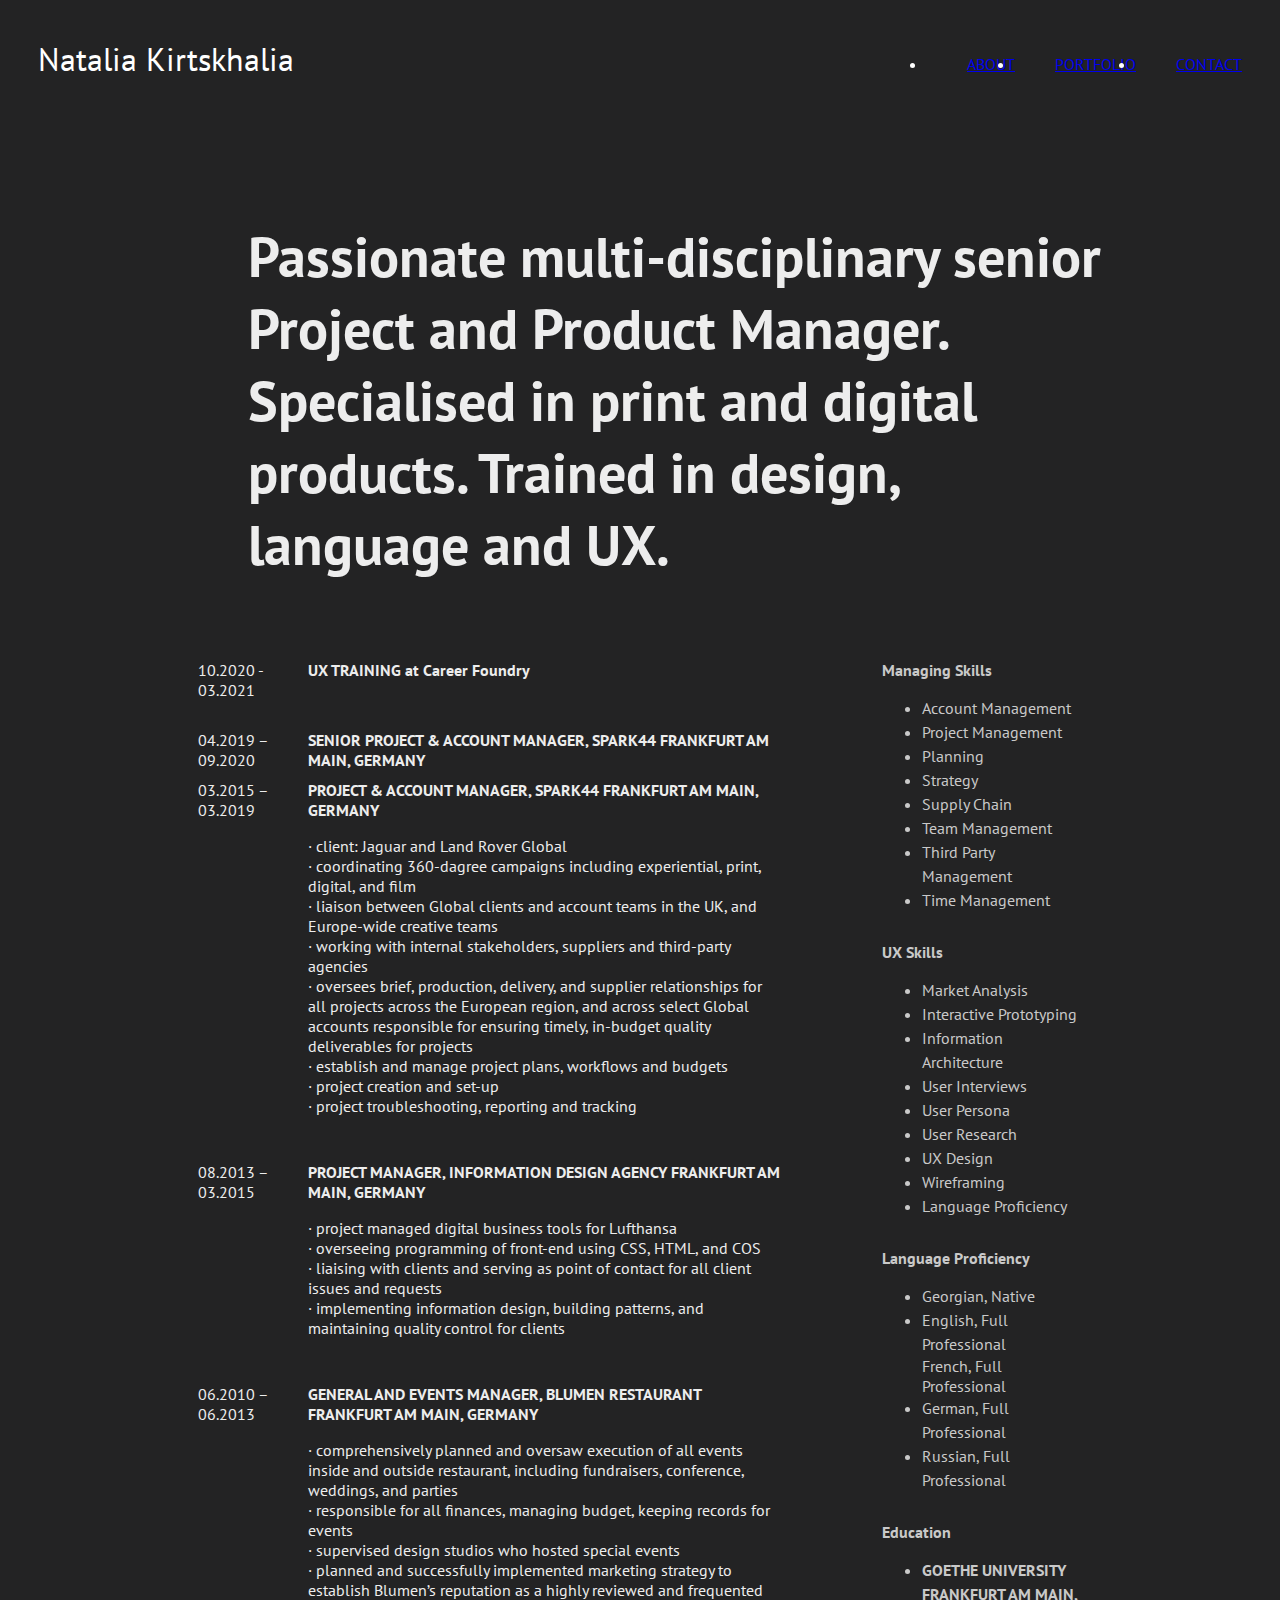
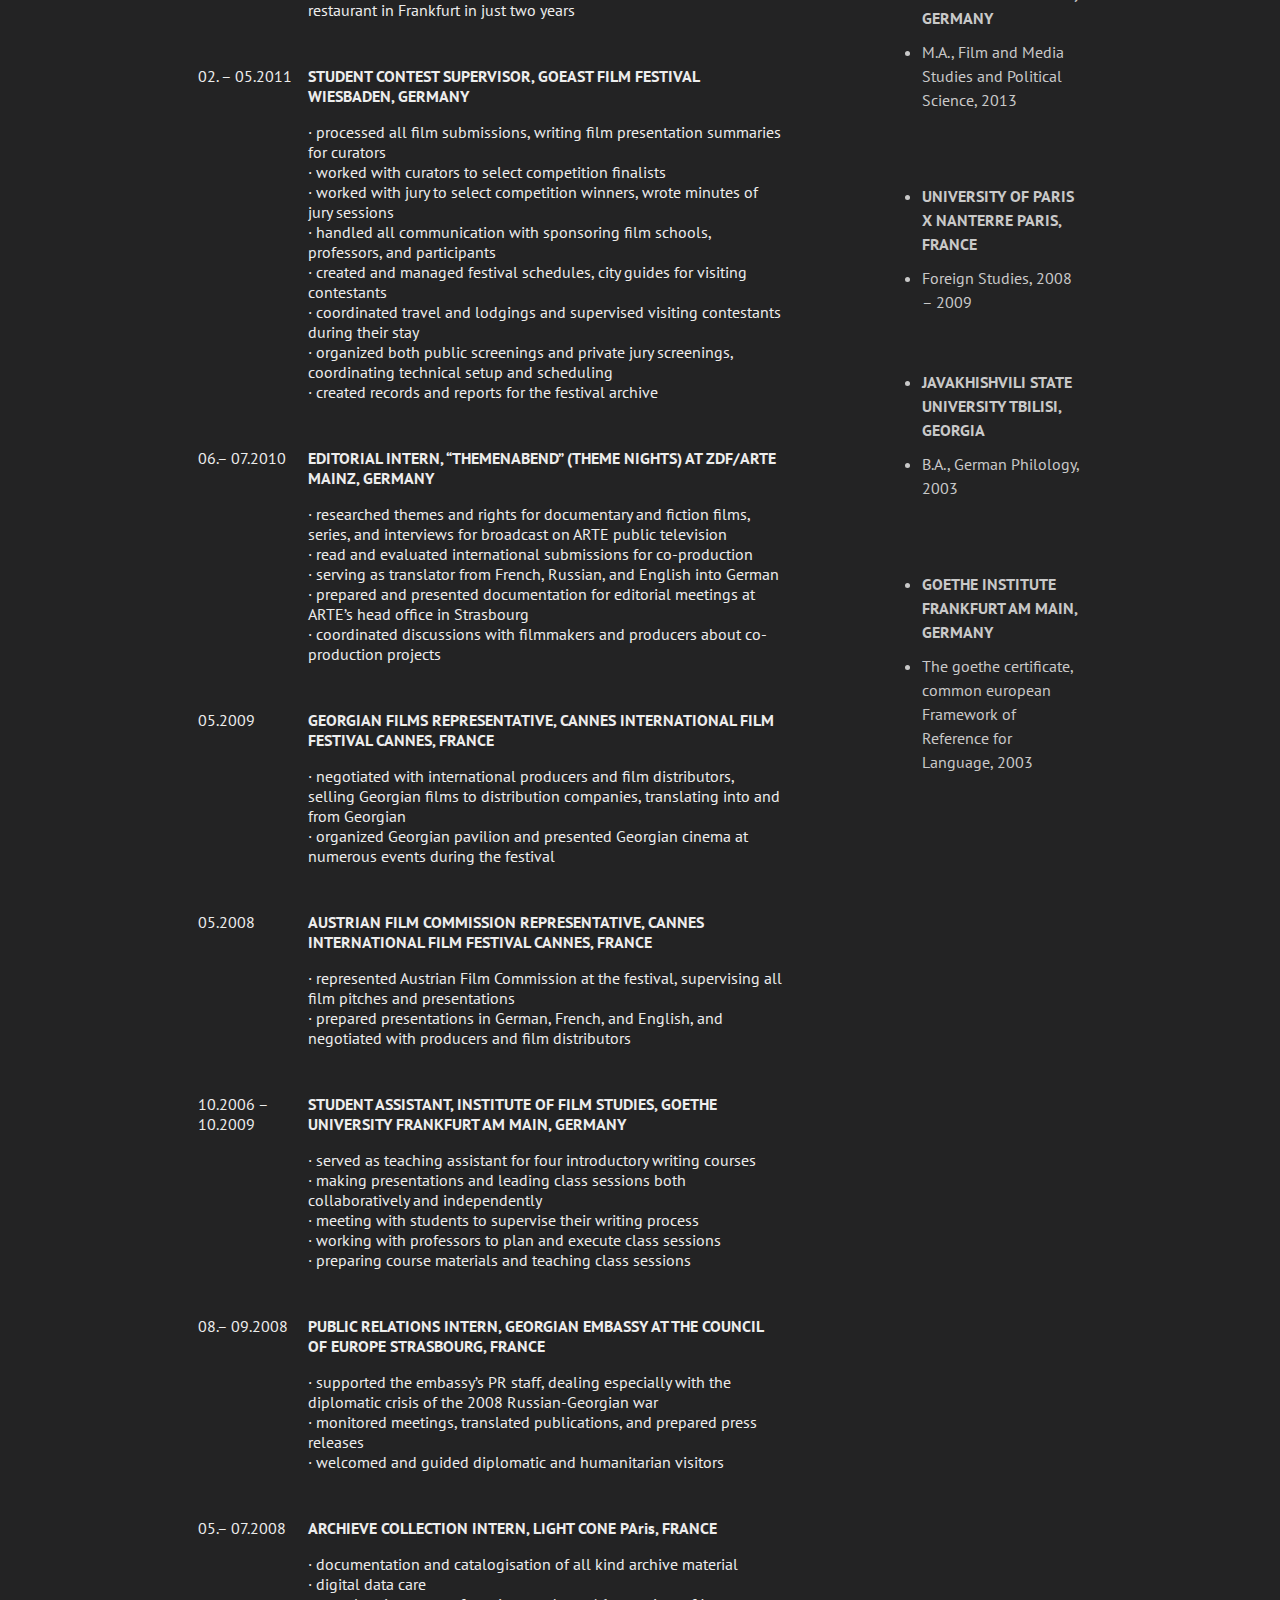
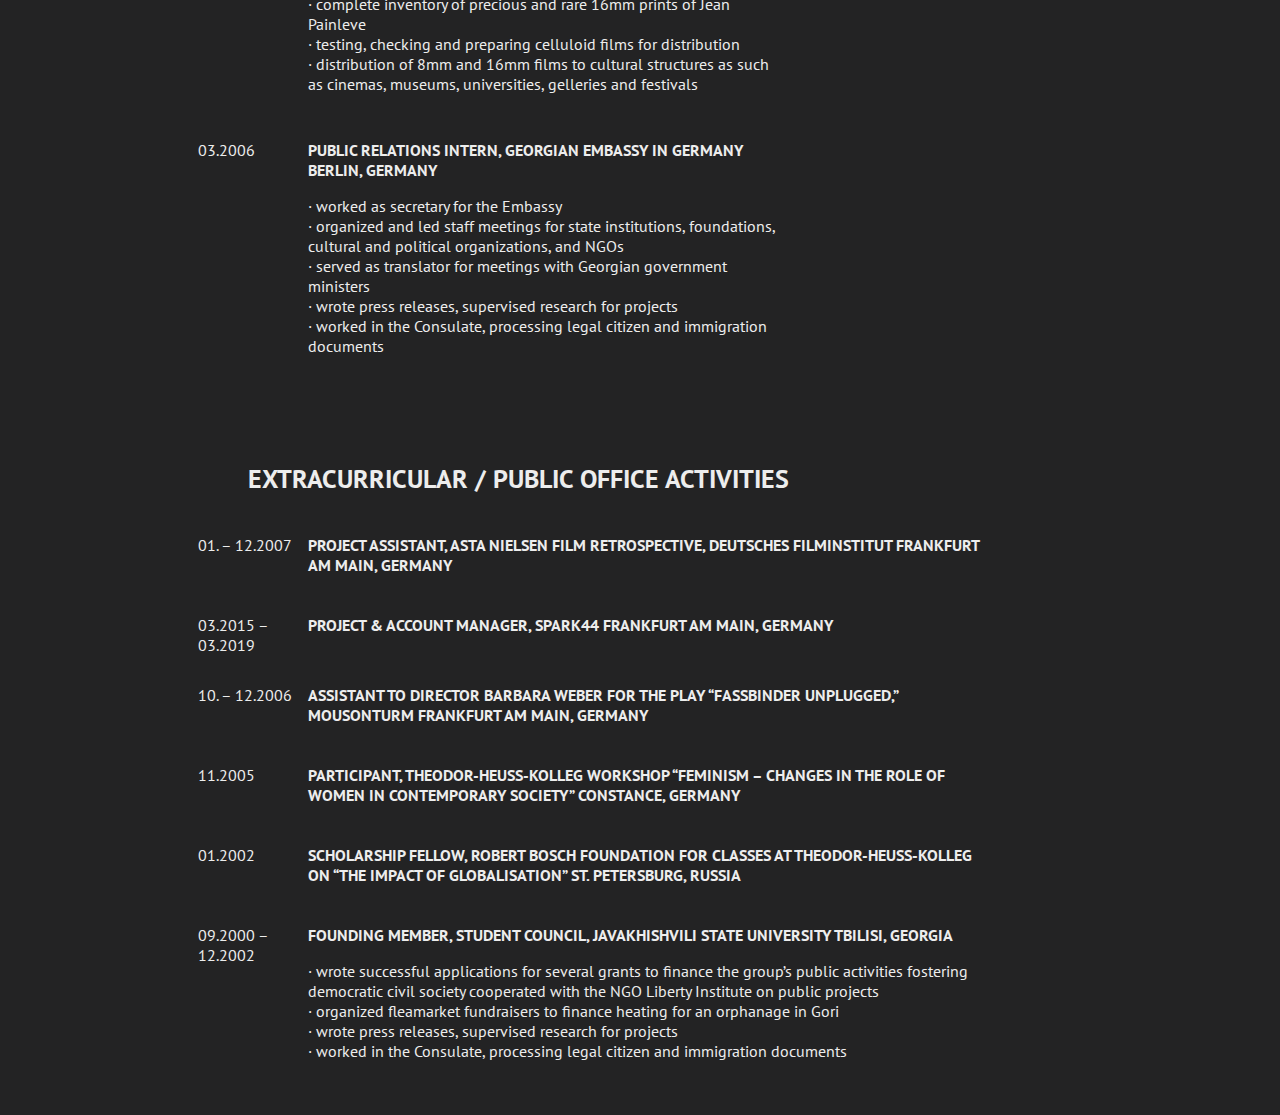
==== index.html @ 0bd9e5a5 "Update index.html" ====
<html>
<head>
  <title>About</title>
  <link rel="stylesheet" href="assets/reset.css">
  <link rel="stylesheet" href="assets/style.css">
  <link href="https://fonts.googleapis.com/css2?family=PT+Sans:ital,wght@0,400;0,700;1,400;1,700&display=swap" rel="stylesheet">

  <link rel="apple-touch-icon" sizes="180x180" href="assets/favicon/apple-touch-icon.png">
  <link rel="icon" type="image/png" sizes="32x32" href="assets/favicon/favicon-32x32.png">
  <link rel="icon" type="image/png" sizes="16x16" href="assets/favicon/favicon-16x16.png">
  <link rel="manifest" href="assets/favicon/site.webmanifest">
  <link rel="mask-icon" href="assets/favicon/safari-pinned-tab.svg" color="#232324">
  <link rel="shortcut icon" href="assets/favicon/favicon.ico">
  <meta name="msapplication-TileColor" content="#232324">
  <meta name="msapplication-config" content="assets/favicon/browserconfig.xml">
  <meta name="theme-color" content="#ffffff">
</head>
<body>
  <header>
    <div class="flex content-space-between">
      <div class="logo">
        Natalia Kirtskhalia
      </div>
      <nav>
        <ul class="flex">
          <li class="active">
            <a href="#">about</a>
          </li>
          <li>
            <a href="portfolio.html">portfolio</a>
          </li>
          <li>
            <a href="contact.html">contact</a>
          </li>
        </ul>
      </nav>
    </div>
  </header>
  <main>
    <h1>Passionate multi-disciplinary senior Project and Product Manager. Specialised in print and digital products. Trained in design, language and UX. </h1>
    <div class=" relative">
      <!-- <h2>experience</h2> -->
      <div class="flex container">


        <div class="experience">
          <div class="flex">
            <div class="date">10.2020 - 03.2021</div>
            <div>
              <strong>UX TRAINING at Career Foundry</strong>
            </div>
          </div>
          <div class="flex" style="margin-bottom: 0px;">
            <div class="date">04.2019 – 09.2020</div>
            <div>
              <strong>SENIOR PROJECT & ACCOUNT MANAGER, SPARK44
                FRANKFURT AM MAIN, GERMANY</strong>
              </div>
            </div>
            <div class="flex">
              <div class="date">03.2015 – 03.2019</div>
              <div>
                <strong>PROJECT & ACCOUNT MANAGER, SPARK44
                  FRANKFURT AM MAIN, GERMANY</strong>
                  <p>
                    · client: Jaguar and Land Rover Global<br/>
                    · coordinating 360-dagree campaigns including experiential, print, digital, and film<br/>
                    · liaison between Global clients and account teams in the UK, and Europe-wide creative teams<br/>
                    · working with internal stakeholders, suppliers and third-party agencies<br/>
                    · oversees brief, production, delivery, and supplier relationships for all projects across the European region,
                    and across select Global accounts responsible for ensuring timely, in-budget quality deliverables for projects<br/>
                    · establish and manage project plans, workflows and budgets<br/>
                    · project creation and set-up<br/>
                    · project troubleshooting, reporting and tracking
                  </p>
                </div>
              </div>
              <div class="flex">
                <div class="date">08.2013 – 03.2015</div>
                <div>
                  <strong>PROJECT MANAGER, INFORMATION DESIGN AGENCY
                    FRANKFURT AM MAIN, GERMANY</strong>
                    <p>
                      · project managed digital business tools for Lufthansa<br/>
                      · overseeing programming of front-end using CSS, HTML, and COS<br/>
                      · liaising with clients and serving as point of contact for all client issues and requests<br/>
                      · implementing information design, building patterns, and maintaining quality control for clients
                    </p>
                  </div>
                </div>

                <div class="flex">
                  <div class="date">06.2010 – 06.2013</div>
                  <div>
                    <strong>GENERAL AND EVENTS MANAGER, BLUMEN RESTAURANT
                      FRANKFURT AM MAIN, GERMANY</strong>
                      <p>
                        · comprehensively planned and oversaw execution of all events inside
                        and outside restaurant, including fundraisers, conference, weddings, and parties<br/>
                        · responsible for all finances, managing budget, keeping records for events<br/>
                        · supervised design studios who hosted special events<br/>
                        · planned and successfully implemented marketing strategy to establish Blumen’s reputation as a
                        highly reviewed and frequented restaurant in Frankfurt in just two years
                      </p>
                    </div>
                  </div>
                  <div class="flex">
                    <div class="date">02. – 05.2011</div>
                    <div>
                      <strong>STUDENT CONTEST SUPERVISOR, GOEAST FILM FESTIVAL
                        WIESBADEN, GERMANY</strong>
                        <p>
                          · processed all film submissions, writing film presentation summaries for curators<br/>
                          · worked with curators to select competition finalists<br/>
                          · worked with jury to select competition winners, wrote minutes of jury sessions<br/>
                          · handled all communication with sponsoring film schools, professors, and participants<br/>
                          · created and managed festival schedules, city guides for visiting contestants<br/>
                          · coordinated travel and lodgings and supervised visiting contestants during their stay<br/>
                          · organized both public screenings and private jury screenings, coordinating technical setup and scheduling<br/>
                          · created records and reports for the festival archive
                        </p>
                      </div>
                    </div>
                    <div class="flex">
                      <div class="date">06.– 07.2010</div>
                      <div>
                        <strong>EDITORIAL INTERN, “THEMENABEND” (THEME NIGHTS) AT ZDF/ARTE
                          MAINZ, GERMANY</strong>
                          <p>
                            · researched themes and rights for documentary and fiction films, series,
                            and interviews for broadcast on ARTE public television<br/>
                            · read and evaluated international submissions for co-production<br/>
                            · serving as translator from French, Russian, and English into German<br/>
                            · prepared and presented documentation for editorial meetings at ARTE’s head office in Strasbourg<br/>
                            · coordinated discussions with filmmakers and producers about co-production projects
                          </p>
                        </div>
                      </div>




                      <div class="flex">
                        <div class="date">05.2009</div>
                        <div>
                          <strong>GEORGIAN FILMS REPRESENTATIVE, CANNES INTERNATIONAL FILM FESTIVAL CANNES, FRANCE</strong>
                          <p>
                            · negotiated with international producers and film distributors, selling Georgian films to distribution companies, translating into and from Georgian<br/>
                            · organized Georgian pavilion and presented Georgian cinema at numerous events during the festival
                          </p>
                        </div>
                      </div>

                      <div class="flex">
                        <div class="date">05.2008</div>
                        <div>
                          <strong>AUSTRIAN FILM COMMISSION REPRESENTATIVE, CANNES INTERNATIONAL FILM FESTIVAL CANNES, FRANCE</strong>
                          <p>
                            · represented Austrian Film Commission at the festival, supervising all film pitches and presentations<br/>
                            · prepared presentations in German, French, and English, and negotiated with producers and film distributors
                          </p>
                        </div>
                      </div>


                      <div class="flex">
                        <div class="date">10.2006 – 10.2009</div>
                        <div>
                          <strong>STUDENT ASSISTANT, INSTITUTE OF FILM STUDIES, GOETHE UNIVERSITY FRANKFURT AM MAIN, GERMANY</strong>
                          <p>
                            · served as teaching assistant for four introductory writing courses<br/>
                            · making presentations and leading class sessions both collaboratively and independently<br/>
                            · meeting with students to supervise their writing process<br/>
                            · working with professors to plan and execute class sessions<br/>
                            · preparing course materials and teaching class sessions
                          </p>
                        </div>
                      </div>


                      <div class="flex">
                        <div class="date">08.– 09.2008</div>
                        <div>
                          <strong>PUBLIC RELATIONS INTERN, GEORGIAN EMBASSY AT THE COUNCIL OF EUROPE STRASBOURG, FRANCE</strong>
                          <p>
                            · supported the embassy’s PR staff, dealing especially with the diplomatic crisis of the 2008 Russian-Georgian war<br/>
                            · monitored meetings, translated publications, and prepared press releases<br/>
                            · welcomed and guided diplomatic and humanitarian visitors
                          </p>
                        </div>
                      </div>
          
                                <div class="flex">
                        <div class="date">05.– 07.2008</div>
                        <div>
                          <strong>ARCHIEVE COLLECTION INTERN, LIGHT CONE PAris, FRANCE</strong>
                          <p>
                            · documentation and catalogisation of all kind archive material <br/>
                            · digital data care <br/>
                            · complete inventory of precious and rare 16mm prints of Jean Painleve <br/>
                            · testing, checking and preparing celluloid films for distribution <br/>
                            · distribution of 8mm and 16mm films to cultural structures as such as cinemas, museums, universities, gelleries and festivals
                          </p>
                        </div>
                      </div>


                      <div class="flex">
                        <div class="date">03.2006</div>
                        <div>
                          <strong>PUBLIC RELATIONS INTERN, GEORGIAN EMBASSY IN GERMANY BERLIN, GERMANY</strong>
                          <p>
                            · worked as secretary for the Embassy<br/>
                            · organized and led staff meetings for state institutions, foundations, cultural and political organizations, and NGOs<br/>
                            · served as translator for meetings with Georgian government ministers<br/>
                            · wrote press releases, supervised research for projects<br/>
                            · worked in the Consulate, processing legal citizen and immigration documents
                          </p>
                        </div>
                      </div>






                    </div>
                    <div class="skills">
                      <div>
                        <strong>Managing Skills</strong>
                        <ul>
                          <li>Account Management</li>
                          <li>Project Management</li>
                          <li>Planning</li>
                          <li>Strategy</li>
                          <li>Supply Chain</li>
                          <li>Team Management</li>
                          <li>Third Party Management</li>
                          <li>Time Management</li
                          </ul>
                        </div>
                        <div>
                          <strong>UX Skills</strong>
                          <ul>
                            <li>Market Analysis</li>
                            <li>Interactive Prototyping</li>
                            <li>Information Architecture</li>
                            <li>User Interviews</li>
                            <li>User Persona</li>
                            <li>User Research</li>
                            <li>UX Design</li>
                            <li>Wireframing</li>
                            <li>Language Proficiency</li>
                          </ul>
                        </div>
                        <div>
                          <strong>Language Proficiency</strong>
                          <ul>
                            <li>Georgian, Native</li>
                            <li>English, Full Professional</li
                            <li>French, Full Professional</li>
                            <li>German, Full Professional</li>
                            <li>Russian, Full Professional</li>
                          </ul>

                        </div>

                        <div class="skills">
                          <div>
                            <strong>Education</strong>
                            <ul>
                              <li><strong>GOETHE UNIVERSITY FRANKFURT AM MAIN, GERMANY</strong></li>
                              <li>M.A., Film and Media Studies and Political Science, 2013</li>
                            </ul>
                            <br/>
                            <br/>
                            <ul>
                              <li>
                                <strong>UNIVERSITY OF PARIS X
                                  NANTERRE PARIS, FRANCE</strong></li>
                                  <li>Foreign Studies, 2008 – 2009</li>
                                </ul>
                                <ul>
                                  <br/>
                                  <br/>
                                  <li>
                                    <strong>JAVAKHISHVILI STATE UNIVERSITY
                                      TBILISI, GEORGIA</strong>
                                    </li>
                                    <li>B.A., German Philology, 2003</li>
                                  </ul>
                                  <br/>
                                  <br/>
                                  <ul>
                                    <li>
                                      <strong>GOETHE INSTITUTE
                                        FRANKFURT AM MAIN, GERMANY</strong>
                                      </li>
                                      <li>The goethe certificate, common european
                                        Framework of Reference for Language, 2003</li>
                                      </ul>

                                    </div>
                                  </div>
                                </div>
                              </div>
                            </div>



                            <div class="relative">
                              <h1 style="font-size: 26px;padding-top: 60px;margin-bottom: 40px;">EXTRACURRICULAR / PUBLIC OFFICE ACTIVITIES</h1>
                              <div class="flex container">


                                <div class="experience">
                                  <div class="flex">
                                    <div class="date">01. – 12.2007</div>
                                    <div>
                                      <strong>PROJECT ASSISTANT, ASTA NIELSEN FILM RETROSPECTIVE, DEUTSCHES FILMINSTITUT FRANKFURT AM MAIN, GERMANY</strong>
                                    </div>
                                  </div>
                                  <div class="flex">
                                    <div class="date">03.2015 – 03.2019</div>
                                    <div>
                                      <strong>PROJECT & ACCOUNT MANAGER, SPARK44
                                        FRANKFURT AM MAIN, GERMANY</strong>
                                      </div>
                                    </div>
                                    <div class="flex">
                                      <div class="date">10. – 12.2006</div>
                                      <div>
                                        <strong>ASSISTANT TO DIRECTOR BARBARA WEBER FOR THE PLAY “FASSBINDER UNPLUGGED,” MOUSONTURM FRANKFURT AM MAIN, GERMANY</strong>
                                      </div>
                                    </div>

                                    <div class="flex">
                                      <div class="date">11.2005</div>
                                      <div>
                                        <strong>PARTICIPANT, THEODOR-HEUSS-KOLLEG WORKSHOP “FEMINISM – CHANGES IN THE ROLE OF WOMEN IN CONTEMPORARY SOCIETY” CONSTANCE, GERMANY</strong>
                                      </div>
                                    </div>
                                    <div class="flex">
                                      <div class="date">01.2002</div>
                                      <div>
                                        <strong>SCHOLARSHIP FELLOW, ROBERT BOSCH FOUNDATION FOR CLASSES AT THEODOR-HEUSS-KOLLEG ON “THE IMPACT OF GLOBALISATION” ST. PETERSBURG, RUSSIA</strong>
                                      </div>
                                    </div>
                                    <div class="flex">
                                      <div class="date">09.2000 – 12.2002</div>
                                      <div>
                                        <strong>FOUNDING MEMBER, STUDENT COUNCIL, JAVAKHISHVILI STATE UNIVERSITY TBILISI, GEORGIA</strong>
                                        <p>
                                          · wrote successful applications for several grants to finance the group’s public activities fostering
                                          democratic civil society cooperated with the NGO Liberty Institute on public projects<br/>
                                          · organized fleamarket fundraisers to finance heating for an orphanage in Gori<br/>
                                          · wrote press releases, supervised research for projects<br/>
                                          · worked in the Consulate, processing legal citizen and immigration documents
                                        </p>
                                      </div>
                                    </div>
                                  </div>

                                </div>
                              </div>
                            </main>
                          </body>
                          </html>
---- assets/style.css ----
body {
  background: #232324;
  color: #c9c9c9;
  font-family: 'PT Sans', sans-serif;
  font-size: 16px;
  font-weight: normal;
  -webkit-font-smoothing: antialiased;
  -moz-osx-font-smoothing: grayscale;
}
header {
  padding: 30px;
  color: #ffffff;
}
.logo {
  font-size: 2em;
}
nav {
  font-size: 1em;
  text-transform: uppercase;
}
nav li {
  padding-left: 40px;
}
main {
  /* width: 70%; */
  /* margin: 0 auto; */
}
.container {
  width: 70%;
  margin: 0 auto;
}
h1 {
  color: #ededed;
  font-size: 3.5em;
  padding-top: 100px;
  width: 70%;
  padding-left: 100px;
  margin: 0 auto 80px auto;
  /* padding-left: 100px; */
}
p {
  line-height: 20px;
}
.flex {
  display: flex;
}
.relative {
  position: relative;
}
.content-space-between {
  justify-content: space-between;;
}
.experience {
  padding-right: 100px;
  flex: 1;
  color: #ededed;
}
.experience .flex {
    margin-bottom: 30px;
}
.date {
  width: 110px;
  flex: 0 0 110px;
}
.experience {
    position: relative;
}
.relative h2 {
    position: absolute;
    left: 20px;
    transform: rotate(-90deg);
    color: #99999;
    text-transform: uppercase;
    transform-origin: top left;
    top: 90px;
}

.experience strong,
.skills strong {
  margin-bottom: 10px;
  display: block;
}
.skills {
  width: 200px;
}
.skills li {
    line-height: 24px;
}
.skills > div {
    margin-bottom: 30px;
}
.active a {
    text-decoration: underline;
}
main.contact {
    display: flex;
    align-items: center;
    justify-content: center;
    height: calc(100vh - 102px);
    text-align: center;
    line-height: 26px;
    flex-direction: column;
}
span.mail {
    display: block;
    font-size: 3em;
    margin-bottom: 20px;
}
nav a:hover {
    opacity: 0.8;
}
nav a {
    transition: opacity .3s;
}
.img {
  width: 180px;
  margin-bottom: 30px;
}
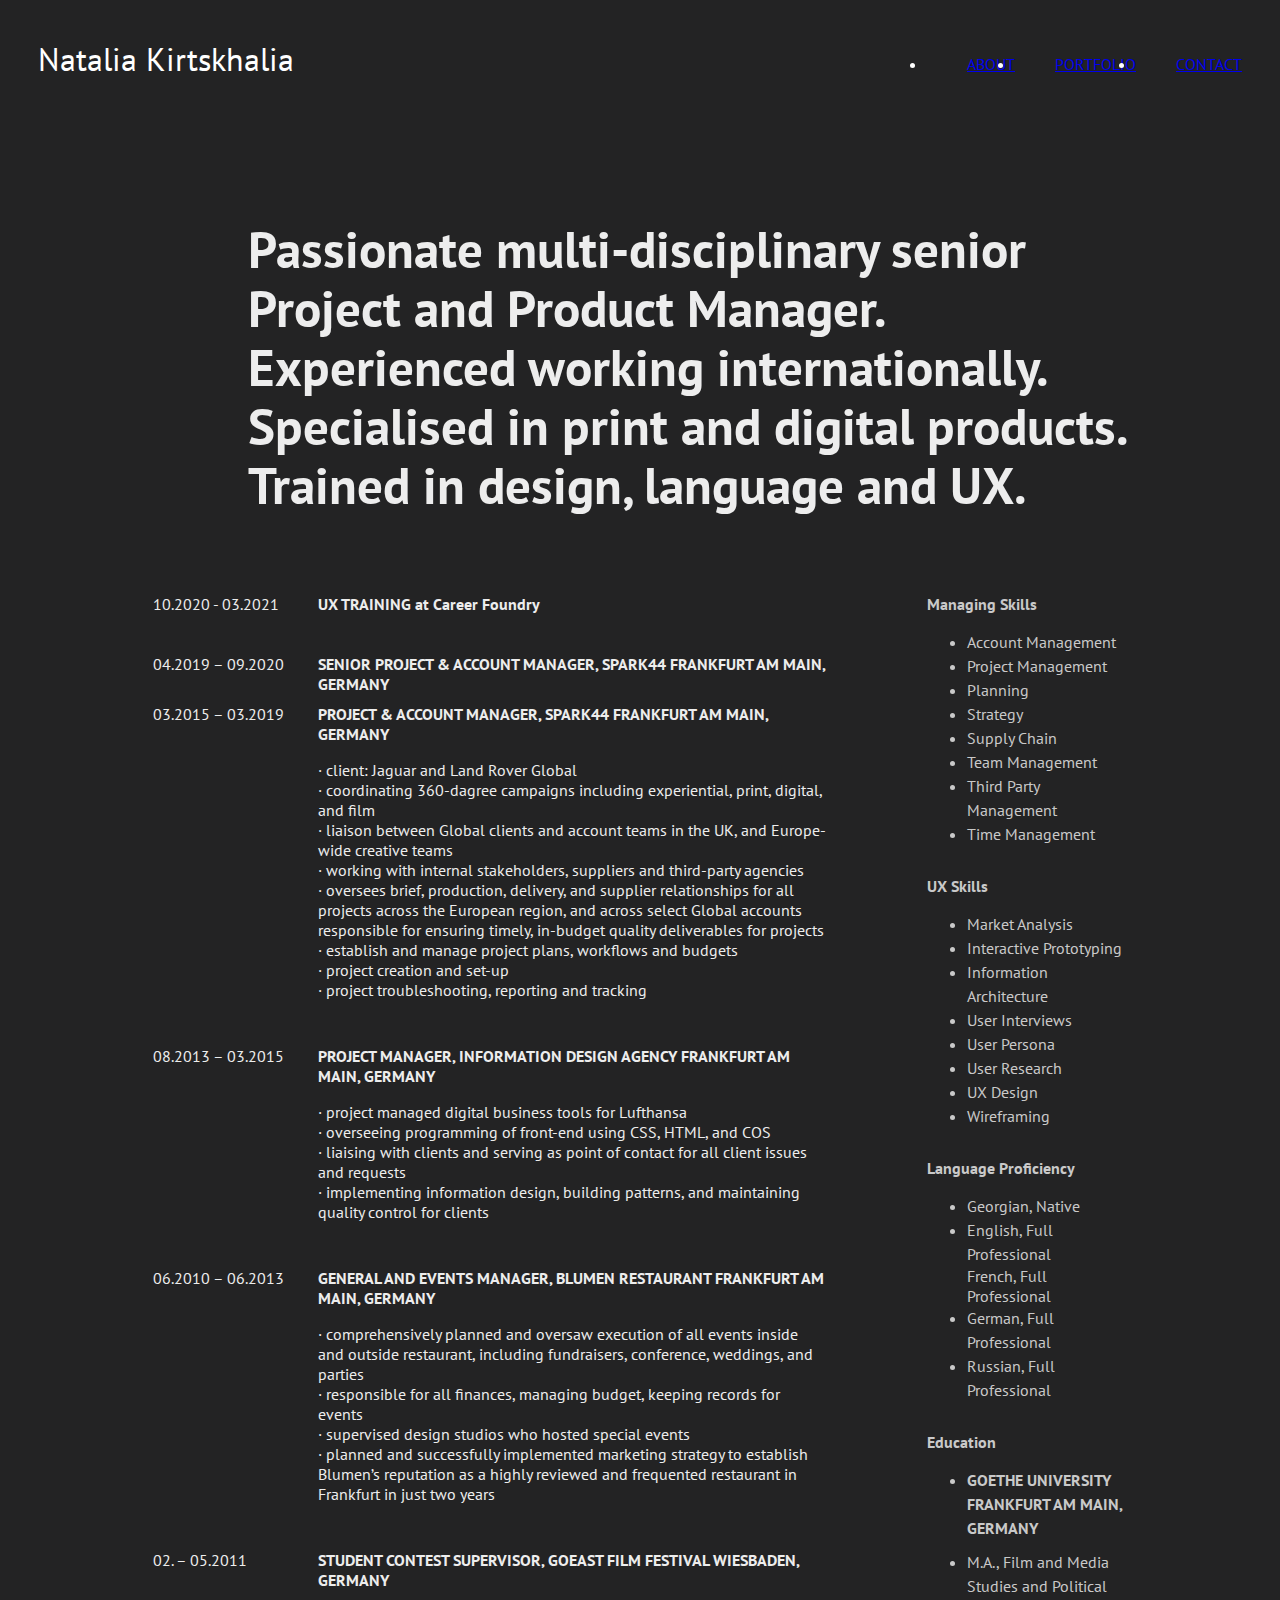
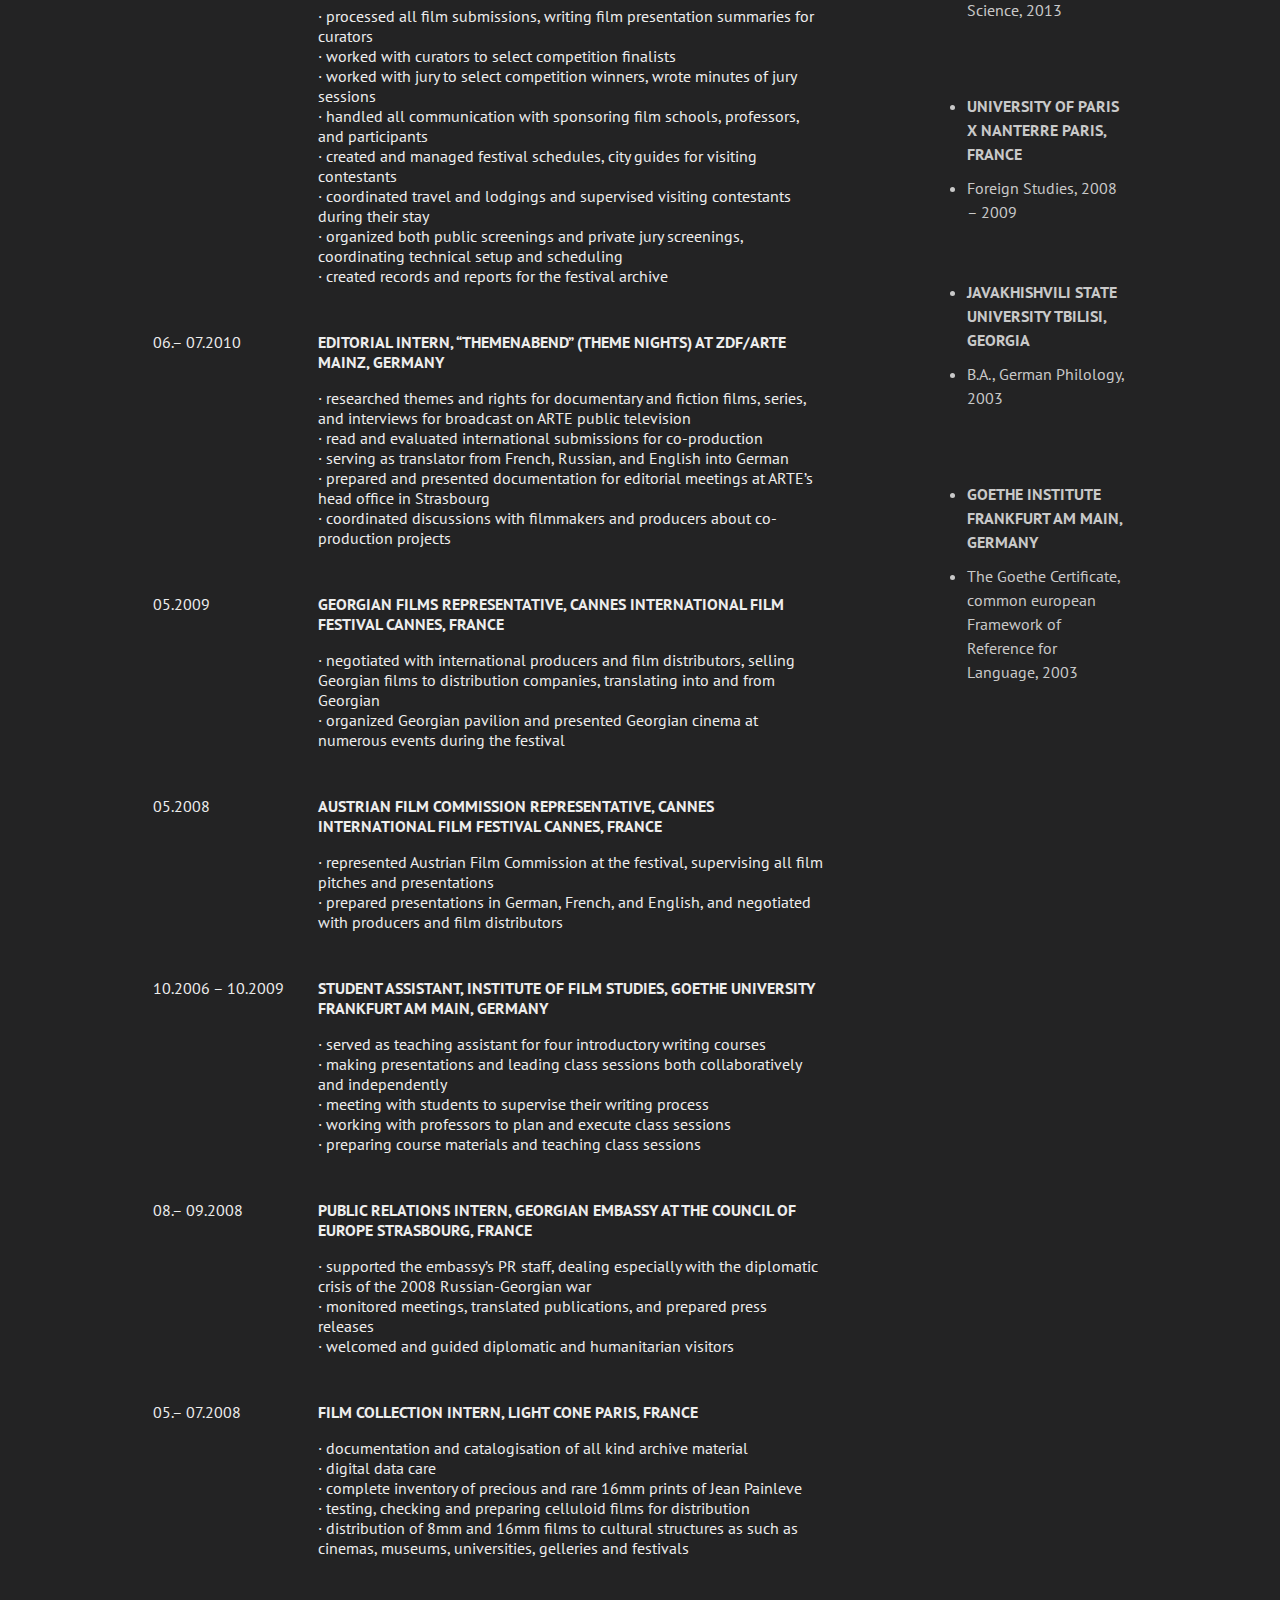
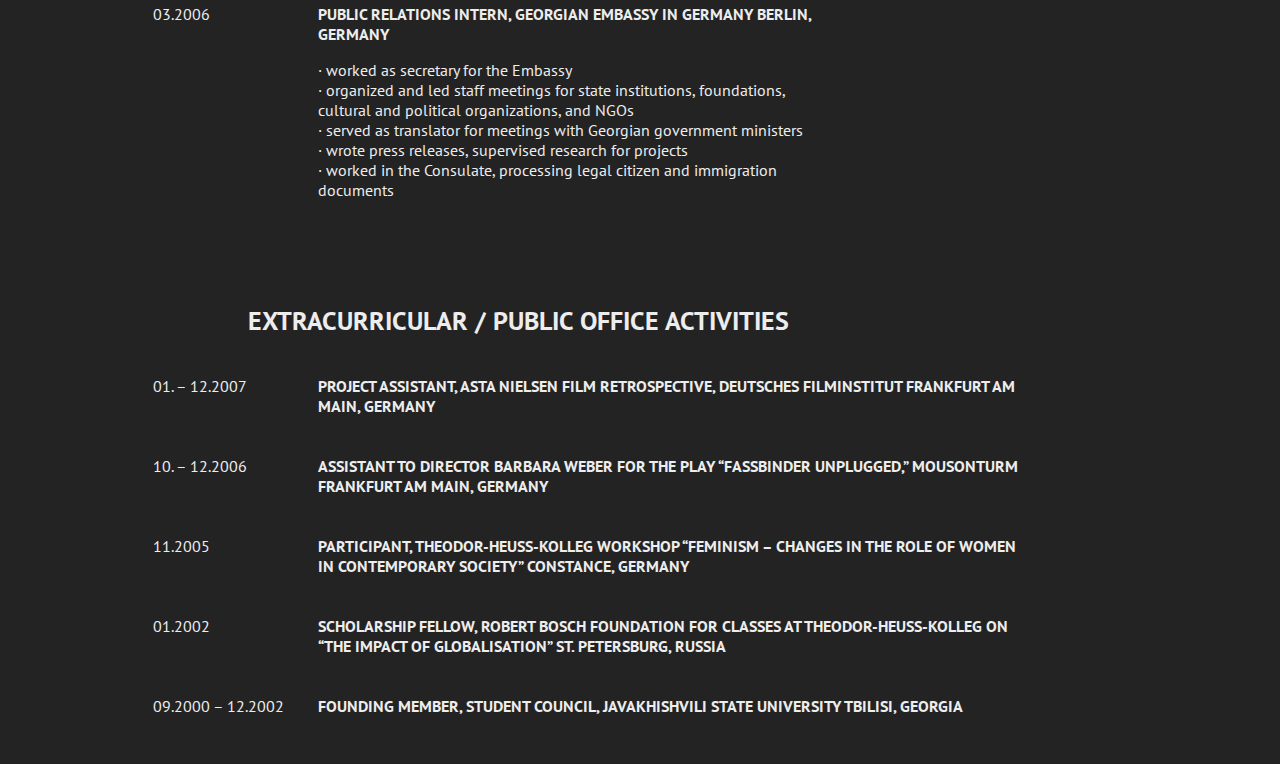
==== commit 08246824: "Merge branch 'main' of github.com:Natoswork/Nato into main" ====
--- a/index.html
+++ b/index.html
@@ -37,7 +37,7 @@
     </div>
   </header>
   <main>
-    <h1>Passionate multi-disciplinary senior Project and Product Manager. Specialised in print and digital products. Trained in design, language and UX. </h1>
+    <h1>Passionate multi-disciplinary senior Project and Product Manager. Experienced working internationally. Specialised in print and digital products. Trained in design, language and UX. </h1>
     <div class=" relative">
       <!-- <h2>experience</h2> -->
       <div class="flex container">
@@ -193,7 +193,7 @@
                                 <div class="flex">
                         <div class="date">05.– 07.2008</div>
                         <div>
-                          <strong>ARCHIEVE COLLECTION INTERN, LIGHT CONE PAris, FRANCE</strong>
+                          <strong>FILM COLLECTION INTERN, LIGHT CONE PARIS, FRANCE</strong>
                           <p>
                             · documentation and catalogisation of all kind archive material <br/>
                             · digital data care <br/>
@@ -250,7 +250,6 @@
                             <li>User Research</li>
                             <li>UX Design</li>
                             <li>Wireframing</li>
-                            <li>Language Proficiency</li>
                           </ul>
                         </div>
                         <div>
@@ -296,7 +295,7 @@
                                       <strong>GOETHE INSTITUTE
                                         FRANKFURT AM MAIN, GERMANY</strong>
                                       </li>
-                                      <li>The goethe certificate, common european
+                                      <li>The Goethe Certificate, common european
                                         Framework of Reference for Language, 2003</li>
                                       </ul>
 
@@ -320,13 +319,7 @@
                                       <strong>PROJECT ASSISTANT, ASTA NIELSEN FILM RETROSPECTIVE, DEUTSCHES FILMINSTITUT FRANKFURT AM MAIN, GERMANY</strong>
                                     </div>
                                   </div>
-                                  <div class="flex">
-                                    <div class="date">03.2015 – 03.2019</div>
-                                    <div>
-                                      <strong>PROJECT & ACCOUNT MANAGER, SPARK44
-                                        FRANKFURT AM MAIN, GERMANY</strong>
-                                      </div>
-                                    </div>
+                                 
                                     <div class="flex">
                                       <div class="date">10. – 12.2006</div>
                                       <div>
@@ -350,13 +343,7 @@
                                       <div class="date">09.2000 – 12.2002</div>
                                       <div>
                                         <strong>FOUNDING MEMBER, STUDENT COUNCIL, JAVAKHISHVILI STATE UNIVERSITY TBILISI, GEORGIA</strong>
-                                        <p>
-                                          · wrote successful applications for several grants to finance the group’s public activities fostering
-                                          democratic civil society cooperated with the NGO Liberty Institute on public projects<br/>
-                                          · organized fleamarket fundraisers to finance heating for an orphanage in Gori<br/>
-                                          · wrote press releases, supervised research for projects<br/>
-                                          · worked in the Consulate, processing legal citizen and immigration documents
-                                        </p>
+                                    
                                       </div>
                                     </div>
                                   </div>
--- a/assets/style.css
+++ b/assets/style.css
@@ -26,12 +26,14 @@
   /* margin: 0 auto; */
 }
 .container {
-  width: 70%;
+  width: 77%;
   margin: 0 auto;
 }
 h1 {
   color: #ededed;
-  font-size: 3.5em;
+  font-size: 3.2em;
+  line-height: 1.15em;
+  line-spacing: -0.2em;
   padding-top: 100px;
   width: 70%;
   padding-left: 100px;
@@ -60,7 +62,7 @@
 }
 .date {
   width: 110px;
-  flex: 0 0 110px;
+  flex: 0 0 165px;
 }
 .experience {
     position: relative;
@@ -96,7 +98,7 @@
     display: flex;
     align-items: center;
     justify-content: center;
-    height: calc(100vh - 102px);
+    height: calc(100vh - 200px);
     text-align: center;
     line-height: 26px;
     flex-direction: column;
@@ -113,6 +115,16 @@
     transition: opacity .3s;
 }
 .img {
-  width: 180px;
+  width: 280px;
   margin-bottom: 30px;
 }
+strong {
+  font-weight: 700;
+}
+.link {
+  text-decoration: underline;
+  transition: opacity .3s;
+}
+.link:hover {
+  opacity: .6;
+}
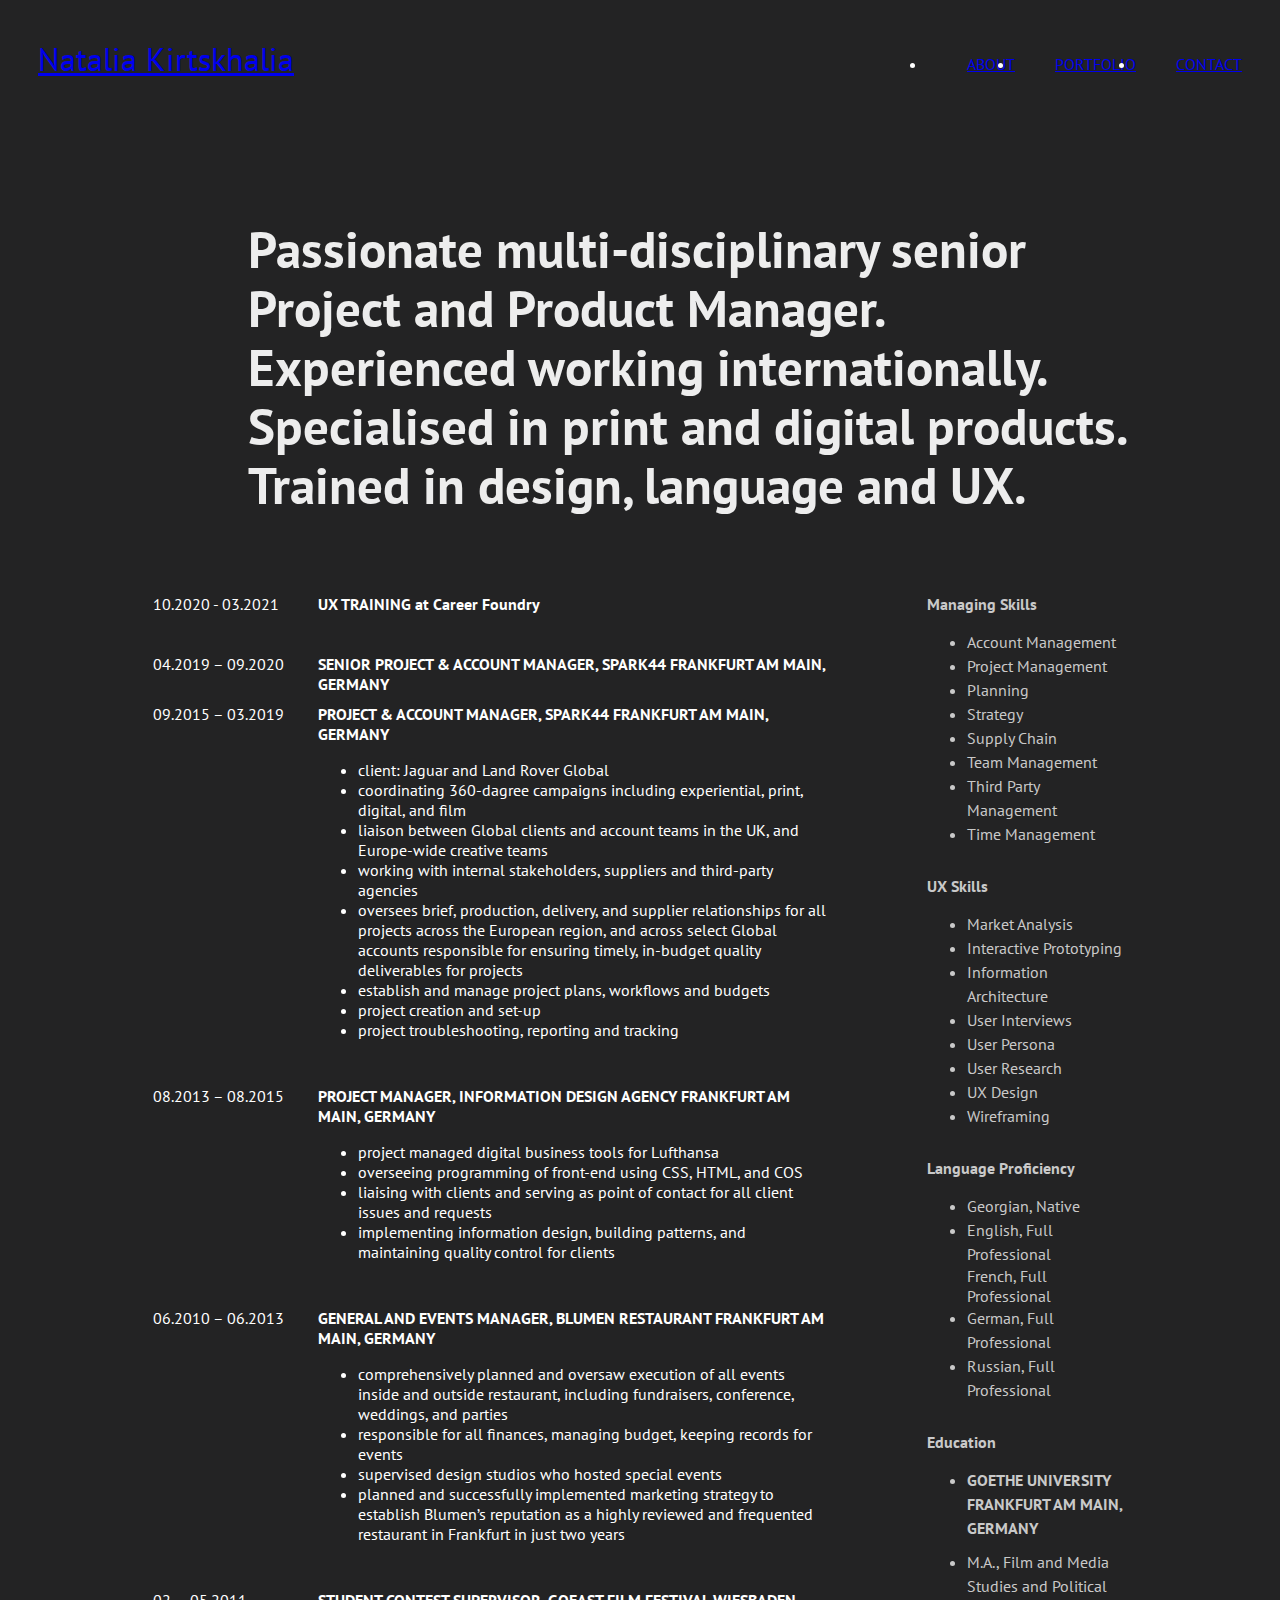
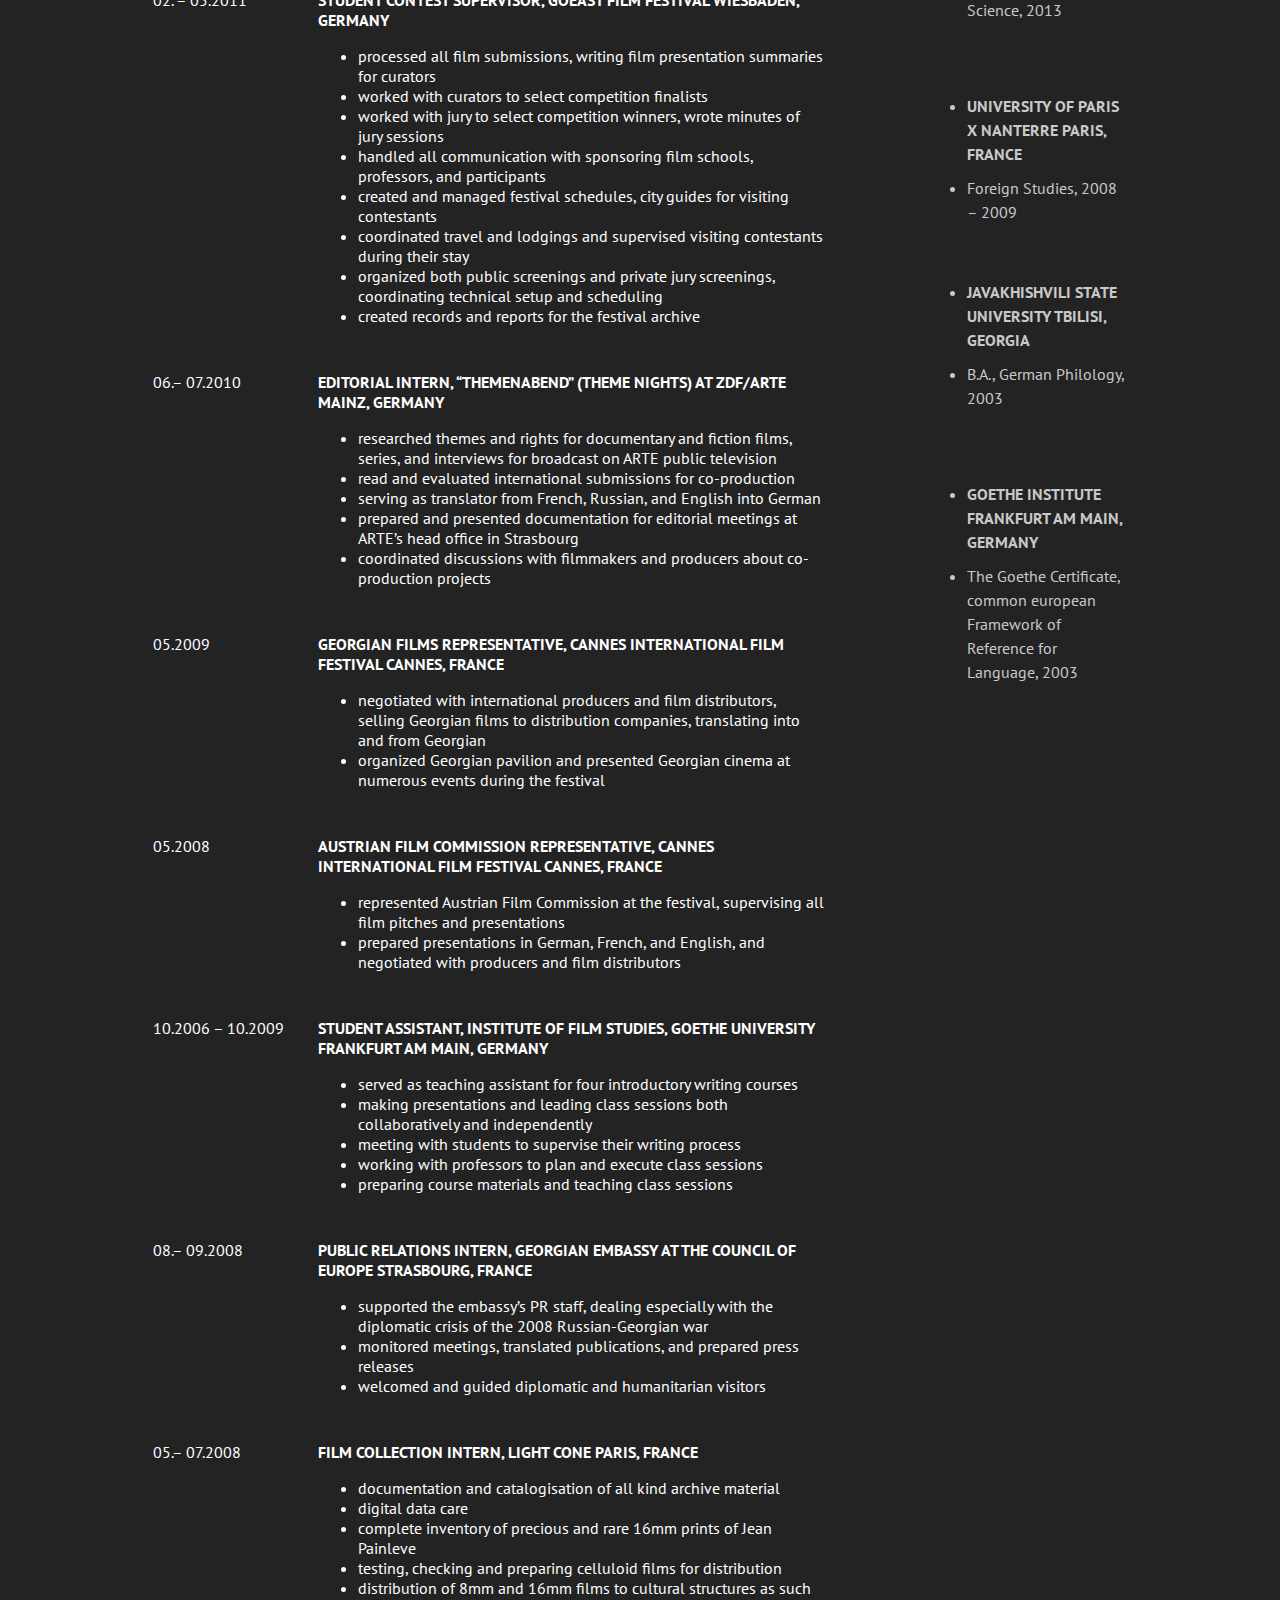
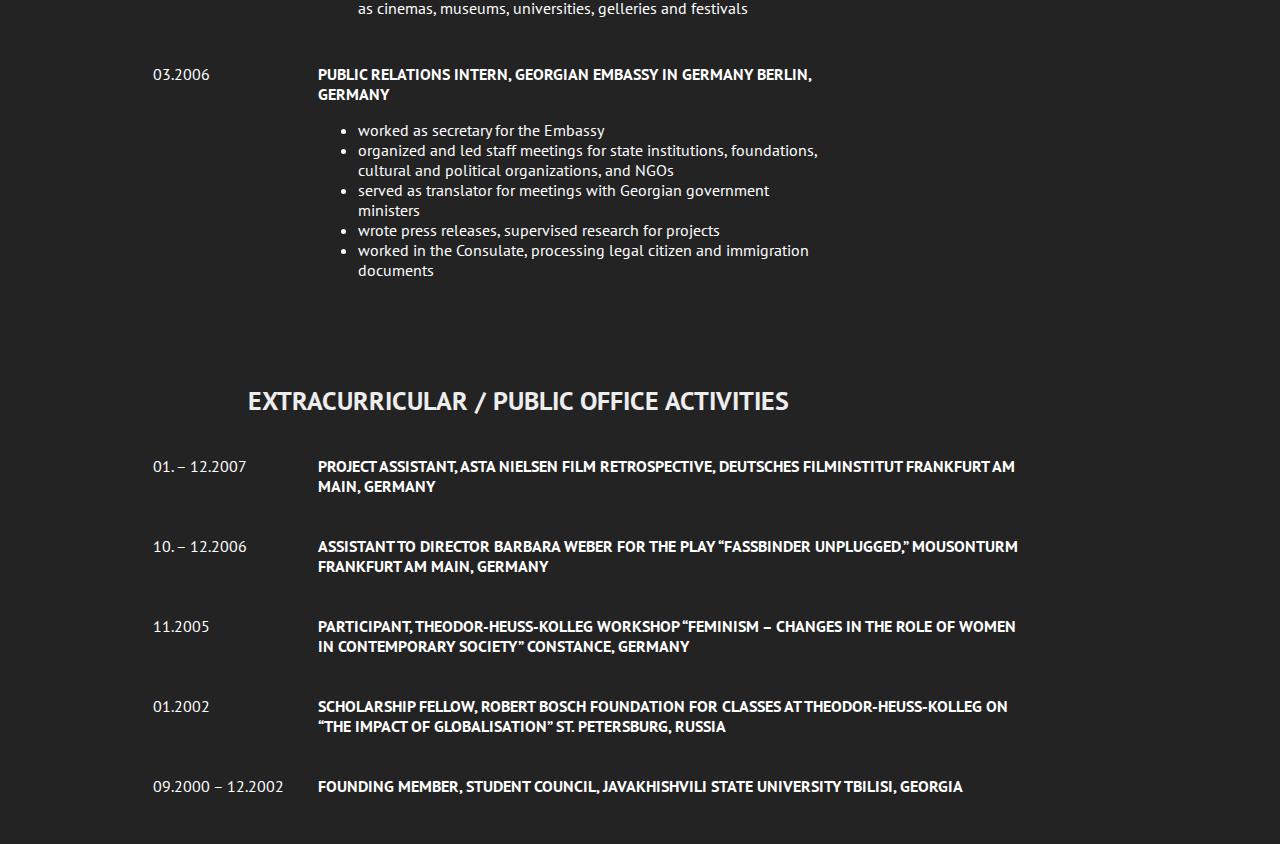
==== commit 879659b2: "Update index.html" ====
--- a/index.html
+++ b/index.html
@@ -19,7 +19,7 @@
   <header>
     <div class="flex content-space-between">
       <div class="logo">
-        Natalia Kirtskhalia
+        <a href="index.html">Natalia Kirtskhalia</a>
       </div>
       <nav>
         <ul class="flex">
@@ -58,33 +58,39 @@
               </div>
             </div>
             <div class="flex">
-              <div class="date">03.2015 – 03.2019</div>
+              <div class="date">09.2015 – 03.2019</div>
               <div>
                 <strong>PROJECT & ACCOUNT MANAGER, SPARK44
                   FRANKFURT AM MAIN, GERMANY</strong>
                   <p>
-                    · client: Jaguar and Land Rover Global<br/>
-                    · coordinating 360-dagree campaigns including experiential, print, digital, and film<br/>
-                    · liaison between Global clients and account teams in the UK, and Europe-wide creative teams<br/>
-                    · working with internal stakeholders, suppliers and third-party agencies<br/>
-                    · oversees brief, production, delivery, and supplier relationships for all projects across the European region,
-                    and across select Global accounts responsible for ensuring timely, in-budget quality deliverables for projects<br/>
-                    · establish and manage project plans, workflows and budgets<br/>
-                    · project creation and set-up<br/>
-                    · project troubleshooting, reporting and tracking
+
+                      <ul>
+                        <li>client: Jaguar and Land Rover Global</li>
+                        <li>coordinating 360-dagree campaigns including experiential, print, digital, and film</li>
+                        <li>liaison between Global clients and account teams in the UK, and Europe-wide creative teams</li>
+                        <li>working with internal stakeholders, suppliers and third-party agencies</li>
+                        <li>oversees brief, production, delivery, and supplier relationships for all projects across the European region,
+                        and across select Global accounts responsible for ensuring timely, in-budget quality deliverables for projects</li>
+                        <li>establish and manage project plans, workflows and budgets</li>
+                        <li>project creation and set-up</li>
+                        <li>project troubleshooting, reporting and tracking</li>
+                      </ul>
+
                   </p>
                 </div>
               </div>
               <div class="flex">
-                <div class="date">08.2013 – 03.2015</div>
+                <div class="date">08.2013 – 08.2015</div>
                 <div>
                   <strong>PROJECT MANAGER, INFORMATION DESIGN AGENCY
                     FRANKFURT AM MAIN, GERMANY</strong>
                     <p>
-                      · project managed digital business tools for Lufthansa<br/>
-                      · overseeing programming of front-end using CSS, HTML, and COS<br/>
-                      · liaising with clients and serving as point of contact for all client issues and requests<br/>
-                      · implementing information design, building patterns, and maintaining quality control for clients
+                      <ul>
+                      <li>project managed digital business tools for Lufthansa</li>
+                      <li>overseeing programming of front-end using CSS, HTML, and COS</li>
+                      <li>liaising with clients and serving as point of contact for all client issues and requests</li>
+                      <li>implementing information design, building patterns, and maintaining quality control for clients</li>
+                      </ul>
                     </p>
                   </div>
                 </div>
@@ -95,12 +101,14 @@
                     <strong>GENERAL AND EVENTS MANAGER, BLUMEN RESTAURANT
                       FRANKFURT AM MAIN, GERMANY</strong>
                       <p>
-                        · comprehensively planned and oversaw execution of all events inside
-                        and outside restaurant, including fundraisers, conference, weddings, and parties<br/>
-                        · responsible for all finances, managing budget, keeping records for events<br/>
-                        · supervised design studios who hosted special events<br/>
-                        · planned and successfully implemented marketing strategy to establish Blumen’s reputation as a
-                        highly reviewed and frequented restaurant in Frankfurt in just two years
+                        <ul>
+                        <li>comprehensively planned and oversaw execution of all events inside
+                        and outside restaurant, including fundraisers, conference, weddings, and parties</li>
+
+                        <li>responsible for all finances, managing budget, keeping records for events</li>
+                        <li>supervised design studios who hosted special events</li>
+                        <li>planned and successfully implemented marketing strategy to establish Blumen’s reputation as a highly reviewed and frequented restaurant in Frankfurt in just two years</li>
+                        </ul>
                       </p>
                     </div>
                   </div>
@@ -110,14 +118,16 @@
                       <strong>STUDENT CONTEST SUPERVISOR, GOEAST FILM FESTIVAL
                         WIESBADEN, GERMANY</strong>
                         <p>
-                          · processed all film submissions, writing film presentation summaries for curators<br/>
-                          · worked with curators to select competition finalists<br/>
-                          · worked with jury to select competition winners, wrote minutes of jury sessions<br/>
-                          · handled all communication with sponsoring film schools, professors, and participants<br/>
-                          · created and managed festival schedules, city guides for visiting contestants<br/>
-                          · coordinated travel and lodgings and supervised visiting contestants during their stay<br/>
-                          · organized both public screenings and private jury screenings, coordinating technical setup and scheduling<br/>
-                          · created records and reports for the festival archive
+                          <ul>
+                          <li>processed all film submissions, writing film presentation summaries for curators</li>
+                          <li>worked with curators to select competition finalists</li>
+                          <li>worked with jury to select competition winners, wrote minutes of jury sessions</li>
+                          <li>handled all communication with sponsoring film schools, professors, and participants</li>
+                          <li>created and managed festival schedules, city guides for visiting contestants</li>
+                          <li>coordinated travel and lodgings and supervised visiting contestants during their stay</li>
+                          <li>organized both public screenings and private jury screenings, coordinating technical setup and scheduling</li>
+                          <li>created records and reports for the festival archive</li>
+                          </ul>
                         </p>
                       </div>
                     </div>
@@ -127,26 +137,27 @@
                         <strong>EDITORIAL INTERN, “THEMENABEND” (THEME NIGHTS) AT ZDF/ARTE
                           MAINZ, GERMANY</strong>
                           <p>
-                            · researched themes and rights for documentary and fiction films, series,
-                            and interviews for broadcast on ARTE public television<br/>
-                            · read and evaluated international submissions for co-production<br/>
-                            · serving as translator from French, Russian, and English into German<br/>
-                            · prepared and presented documentation for editorial meetings at ARTE’s head office in Strasbourg<br/>
-                            · coordinated discussions with filmmakers and producers about co-production projects
-                          </p>
-                        </div>
-                      </div>
-
-
-
+                            <ul>
+                            <li>researched themes and rights for documentary and fiction films, series,
+                            and interviews for broadcast on ARTE public television</li>
+                            <li>read and evaluated international submissions for co-production</li>
+                            <li>serving as translator from French, Russian, and English into German</li>
+                            <li>prepared and presented documentation for editorial meetings at ARTE’s head office in Strasbourg</li>
+                            <li>coordinated discussions with filmmakers and producers about co-production projects</li>
+                            </ul>
+                          </p>
+                        </div>
+                      </div>
 
                       <div class="flex">
                         <div class="date">05.2009</div>
                         <div>
                           <strong>GEORGIAN FILMS REPRESENTATIVE, CANNES INTERNATIONAL FILM FESTIVAL CANNES, FRANCE</strong>
                           <p>
-                            · negotiated with international producers and film distributors, selling Georgian films to distribution companies, translating into and from Georgian<br/>
-                            · organized Georgian pavilion and presented Georgian cinema at numerous events during the festival
+                            <ul>
+                            <li>negotiated with international producers and film distributors, selling Georgian films to distribution companies, translating into and from Georgian</li>
+                            <li>organized Georgian pavilion and presented Georgian cinema at numerous events during the festival</li>
+                            </ul>
                           </p>
                         </div>
                       </div>
@@ -156,8 +167,10 @@
                         <div>
                           <strong>AUSTRIAN FILM COMMISSION REPRESENTATIVE, CANNES INTERNATIONAL FILM FESTIVAL CANNES, FRANCE</strong>
                           <p>
-                            · represented Austrian Film Commission at the festival, supervising all film pitches and presentations<br/>
-                            · prepared presentations in German, French, and English, and negotiated with producers and film distributors
+                            <ul>
+                            <li>represented Austrian Film Commission at the festival, supervising all film pitches and presentations</li>
+                            <li>prepared presentations in German, French, and English, and negotiated with producers and film distributors</li>
+                            </ul>
                           </p>
                         </div>
                       </div>
@@ -168,11 +181,13 @@
                         <div>
                           <strong>STUDENT ASSISTANT, INSTITUTE OF FILM STUDIES, GOETHE UNIVERSITY FRANKFURT AM MAIN, GERMANY</strong>
                           <p>
-                            · served as teaching assistant for four introductory writing courses<br/>
-                            · making presentations and leading class sessions both collaboratively and independently<br/>
-                            · meeting with students to supervise their writing process<br/>
-                            · working with professors to plan and execute class sessions<br/>
-                            · preparing course materials and teaching class sessions
+                            <ul>
+                            <li>served as teaching assistant for four introductory writing courses</li>
+                            <li>making presentations and leading class sessions both collaboratively and independently</li>
+                            <li>meeting with students to supervise their writing process</li>
+                            <li>working with professors to plan and execute class sessions</li>
+                            <li>preparing course materials and teaching class sessions</li>
+                            </ul>
                           </p>
                         </div>
                       </div>
@@ -183,23 +198,27 @@
                         <div>
                           <strong>PUBLIC RELATIONS INTERN, GEORGIAN EMBASSY AT THE COUNCIL OF EUROPE STRASBOURG, FRANCE</strong>
                           <p>
-                            · supported the embassy’s PR staff, dealing especially with the diplomatic crisis of the 2008 Russian-Georgian war<br/>
-                            · monitored meetings, translated publications, and prepared press releases<br/>
-                            · welcomed and guided diplomatic and humanitarian visitors
-                          </p>
-                        </div>
-                      </div>
-          
+                            <ul>
+                            <li>supported the embassy’s PR staff, dealing especially with the diplomatic crisis of the 2008 Russian-Georgian war</li>
+                            <li>monitored meetings, translated publications, and prepared press releases</li>
+                            <li>welcomed and guided diplomatic and humanitarian visitors</li>
+                            </ul>
+                          </p>
+                        </div>
+                      </div>
+
                                 <div class="flex">
                         <div class="date">05.– 07.2008</div>
                         <div>
                           <strong>FILM COLLECTION INTERN, LIGHT CONE PARIS, FRANCE</strong>
                           <p>
-                            · documentation and catalogisation of all kind archive material <br/>
-                            · digital data care <br/>
-                            · complete inventory of precious and rare 16mm prints of Jean Painleve <br/>
-                            · testing, checking and preparing celluloid films for distribution <br/>
-                            · distribution of 8mm and 16mm films to cultural structures as such as cinemas, museums, universities, gelleries and festivals
+                            <ul>
+                            <li>documentation and catalogisation of all kind archive material </li>
+                            <li>digital data care </li>
+                            <li>complete inventory of precious and rare 16mm prints of Jean Painleve </li>
+                            <li>testing, checking and preparing celluloid films for distribution </li>
+                            <li>distribution of 8mm and 16mm films to cultural structures as such as cinemas, museums, universities, gelleries and festivals </li>
+                            </ul>
                           </p>
                         </div>
                       </div>
@@ -210,11 +229,13 @@
                         <div>
                           <strong>PUBLIC RELATIONS INTERN, GEORGIAN EMBASSY IN GERMANY BERLIN, GERMANY</strong>
                           <p>
-                            · worked as secretary for the Embassy<br/>
-                            · organized and led staff meetings for state institutions, foundations, cultural and political organizations, and NGOs<br/>
-                            · served as translator for meetings with Georgian government ministers<br/>
-                            · wrote press releases, supervised research for projects<br/>
-                            · worked in the Consulate, processing legal citizen and immigration documents
+                            <ul>
+                            <li>worked as secretary for the Embassy</li>
+                            <li>organized and led staff meetings for state institutions, foundations, cultural and political organizations, and NGOs</li>
+                            <li>served as translator for meetings with Georgian government ministers</li>
+                            <li>wrote press releases, supervised research for projects</li>
+                            <li>worked in the Consulate, processing legal citizen and immigration documents</li>
+                            </ul>
                           </p>
                         </div>
                       </div>
@@ -319,7 +340,7 @@
                                       <strong>PROJECT ASSISTANT, ASTA NIELSEN FILM RETROSPECTIVE, DEUTSCHES FILMINSTITUT FRANKFURT AM MAIN, GERMANY</strong>
                                     </div>
                                   </div>
-                                 
+
                                     <div class="flex">
                                       <div class="date">10. – 12.2006</div>
                                       <div>
@@ -343,7 +364,7 @@
                                       <div class="date">09.2000 – 12.2002</div>
                                       <div>
                                         <strong>FOUNDING MEMBER, STUDENT COUNCIL, JAVAKHISHVILI STATE UNIVERSITY TBILISI, GEORGIA</strong>
-                                    
+
                                       </div>
                                     </div>
                                   </div>
--- a/assets/style.css
+++ b/assets/style.css
@@ -55,8 +55,14 @@
 .experience {
   padding-right: 100px;
   flex: 1;
-  color: #ededed;
+  color: #ffffff;
+  /* font-size: 1.15em;
+    line-height: 1.1em; */
 }
+/* .experience p {
+  font-size: 1.15em;
+    line-height: 1.1em;
+} */
 .experience .flex {
     margin-bottom: 30px;
 }
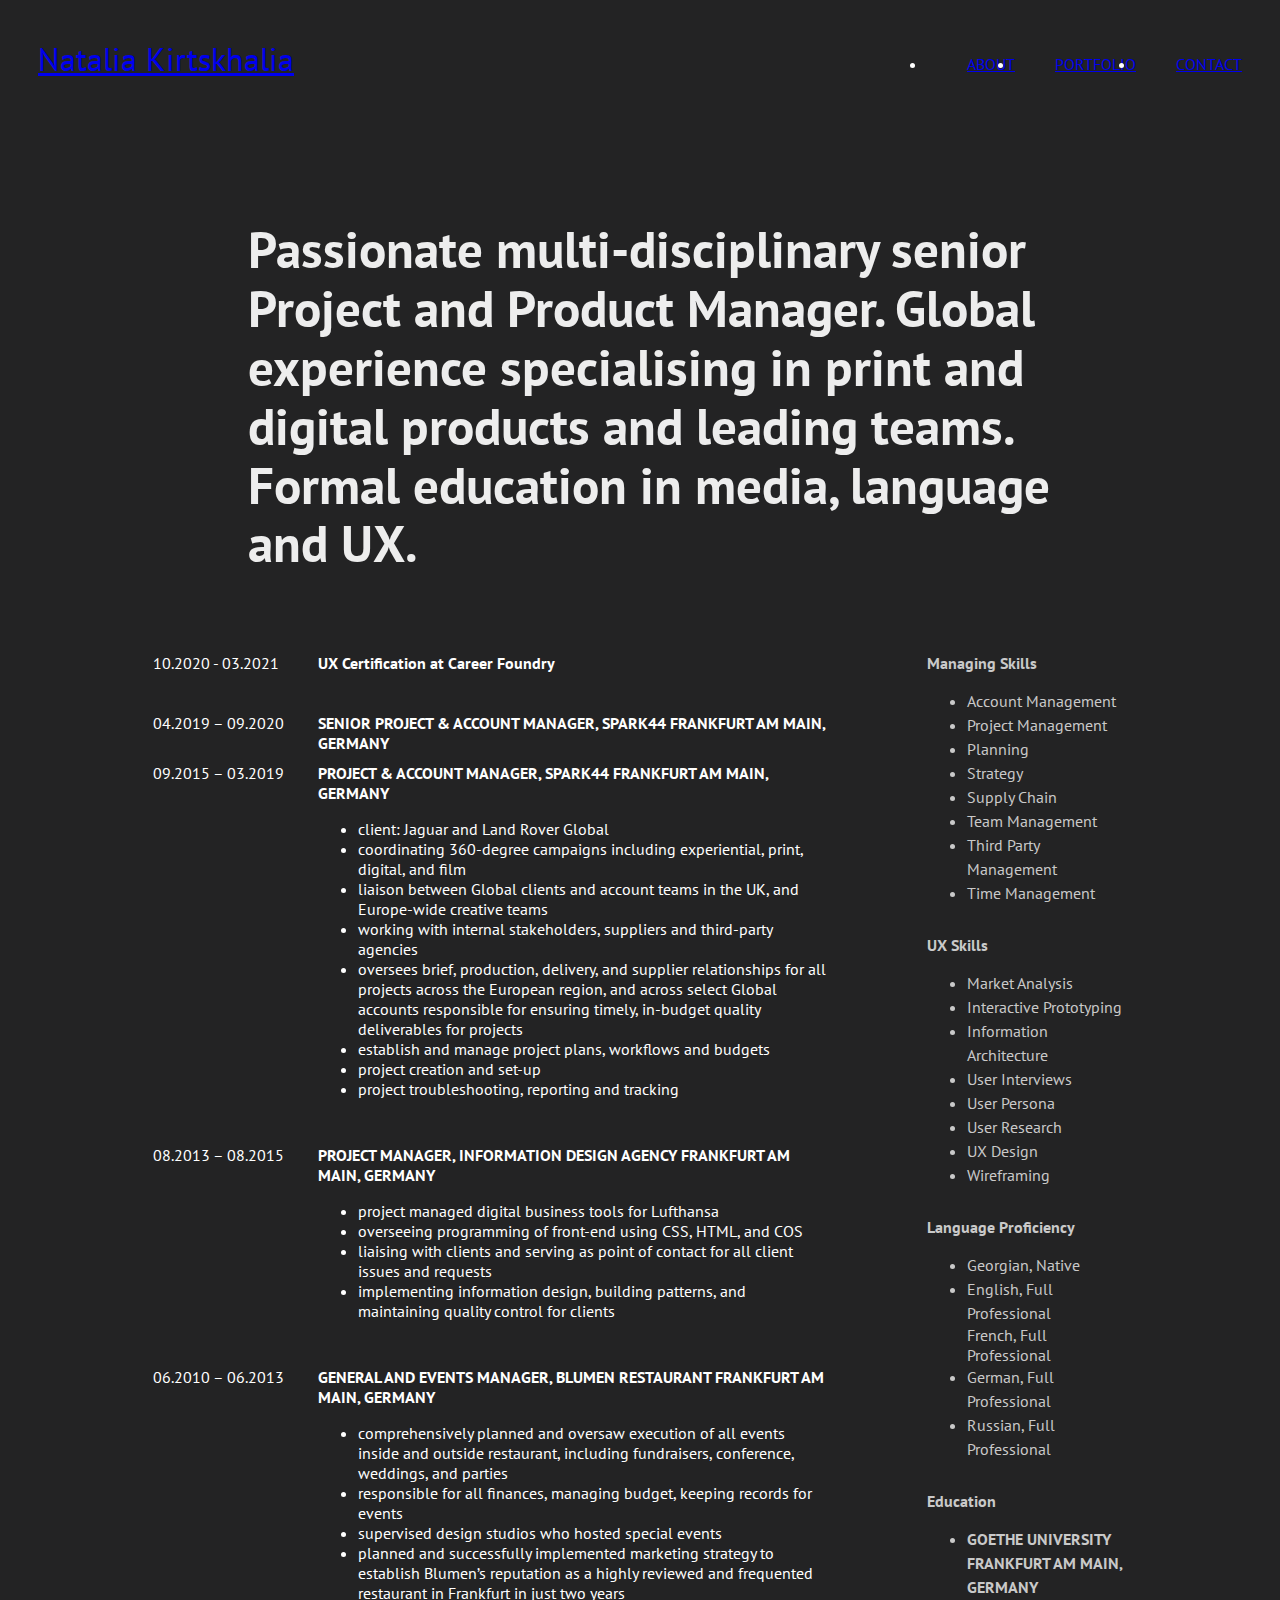
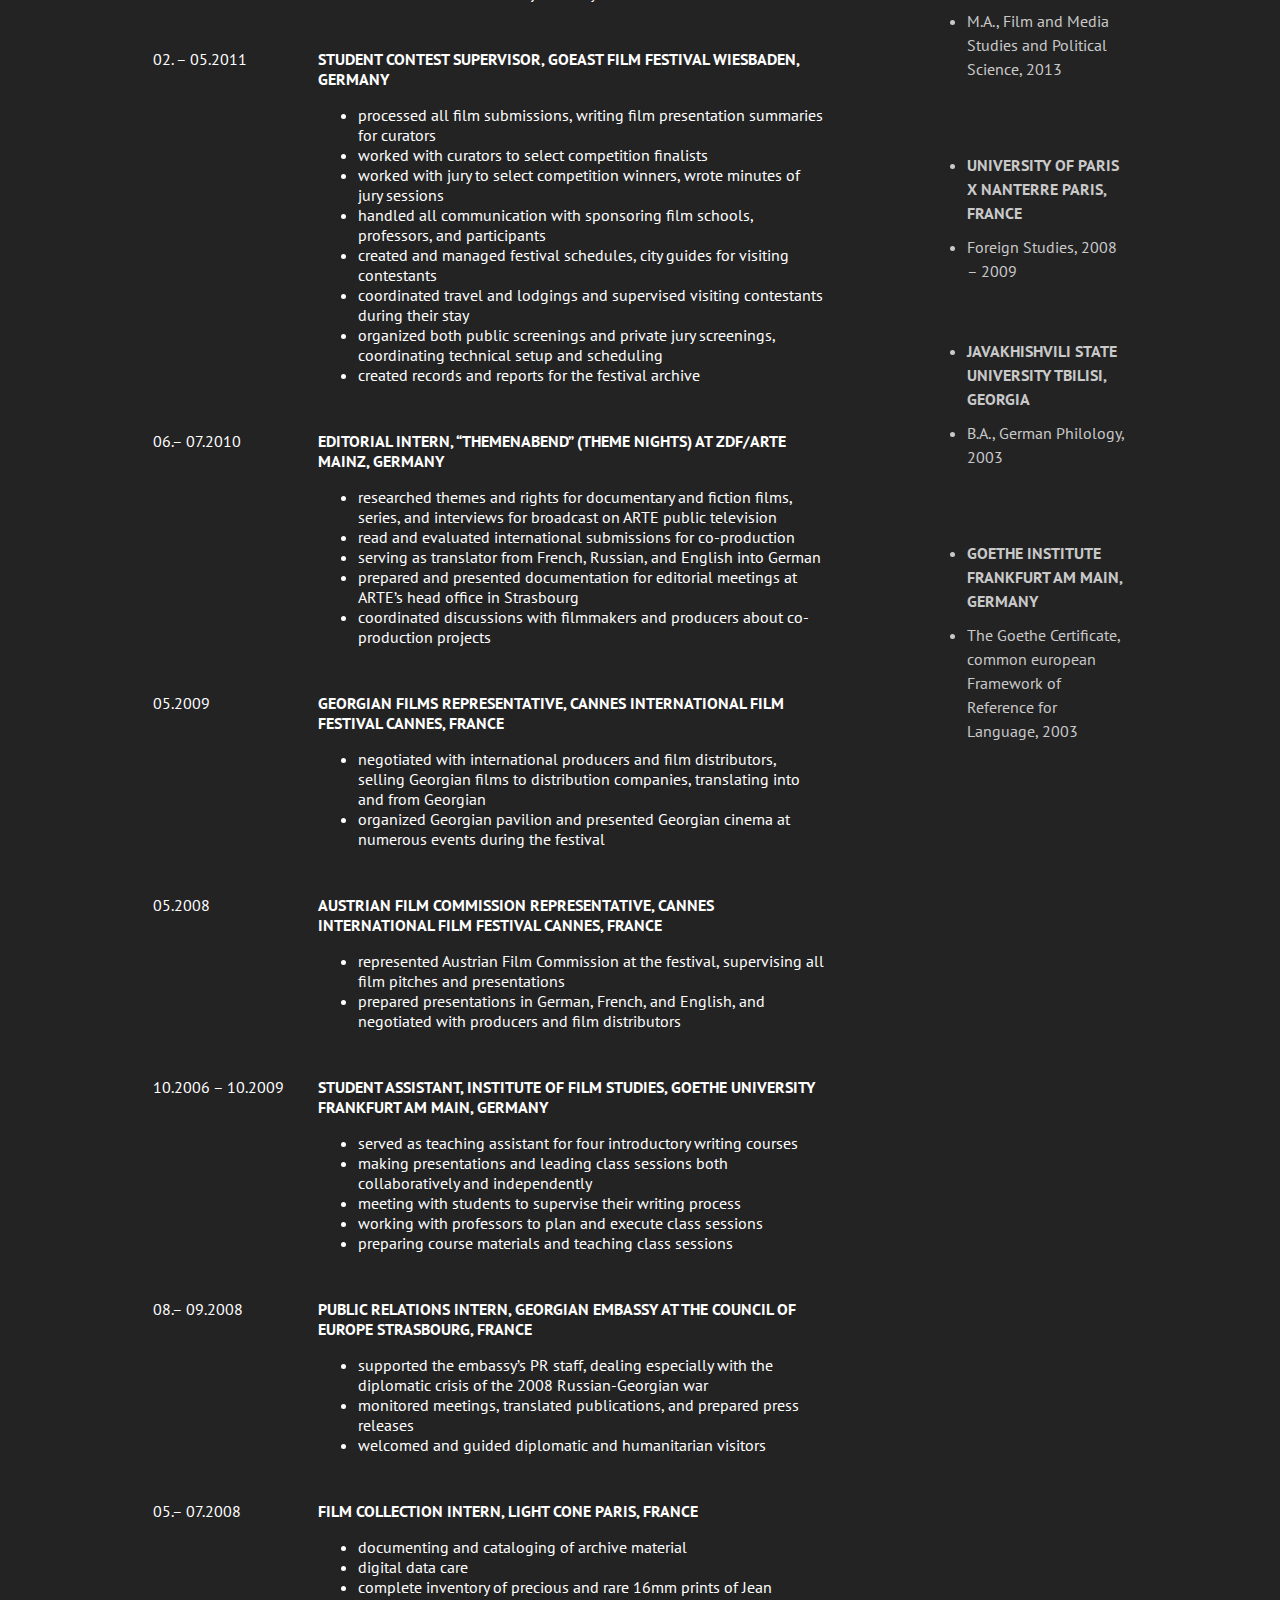
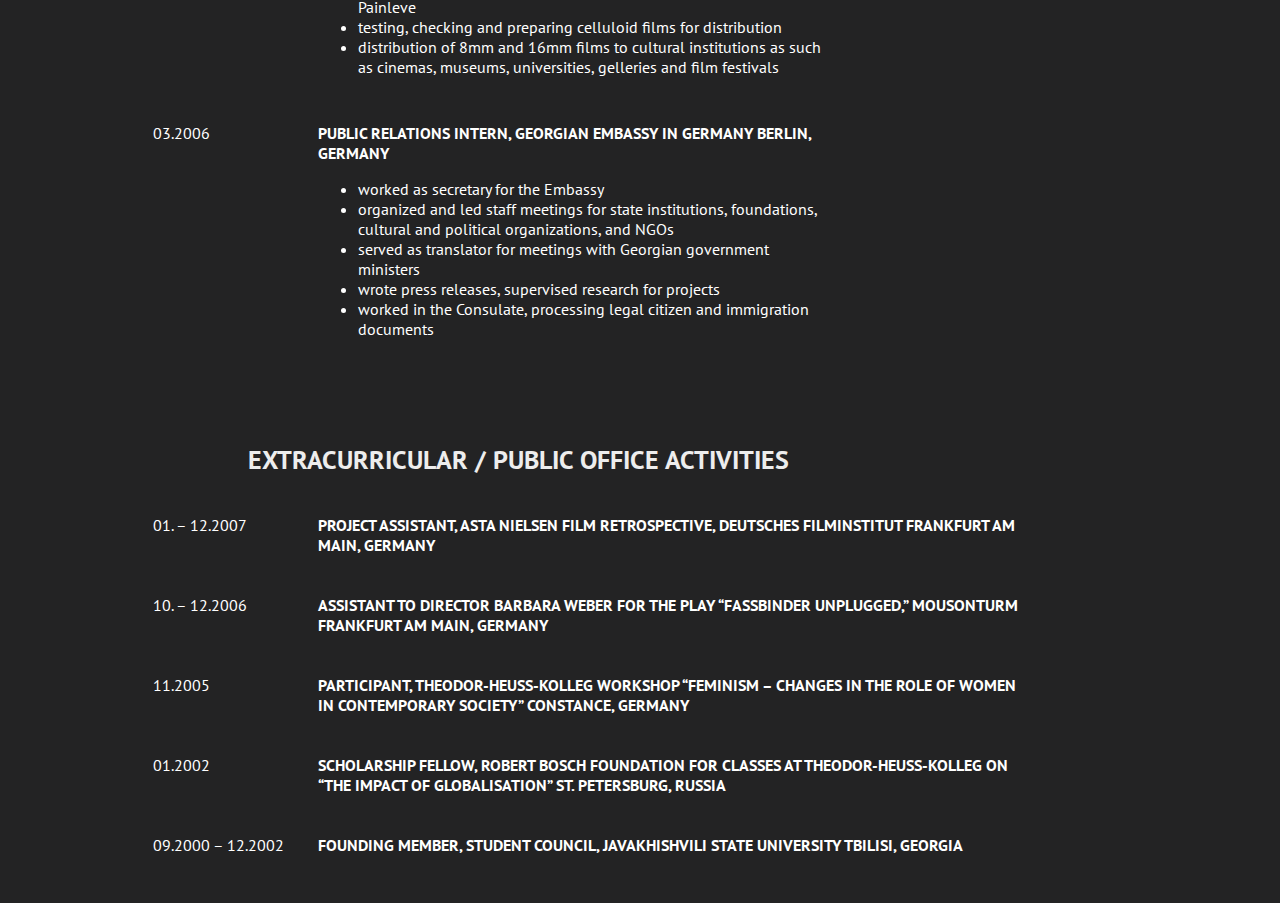
==== commit 7c4c7566: "Update index.html" ====
--- a/index.html
+++ b/index.html
@@ -37,7 +37,7 @@
     </div>
   </header>
   <main>
-    <h1>Passionate multi-disciplinary senior Project and Product Manager. Experienced working internationally. Specialised in print and digital products. Trained in design, language and UX. </h1>
+    <h1>Passionate multi-disciplinary senior Project and Product Manager. Global experience specialising in print and digital products and leading teams. Formal education in media, language and UX. </h1>
     <div class=" relative">
       <!-- <h2>experience</h2> -->
       <div class="flex container">
@@ -47,7 +47,7 @@
           <div class="flex">
             <div class="date">10.2020 - 03.2021</div>
             <div>
-              <strong>UX TRAINING at Career Foundry</strong>
+              <strong>UX Certification at Career Foundry</strong>
             </div>
           </div>
           <div class="flex" style="margin-bottom: 0px;">
@@ -66,7 +66,7 @@
 
                       <ul>
                         <li>client: Jaguar and Land Rover Global</li>
-                        <li>coordinating 360-dagree campaigns including experiential, print, digital, and film</li>
+                        <li>coordinating 360-degree campaigns including experiential, print, digital, and film</li>
                         <li>liaison between Global clients and account teams in the UK, and Europe-wide creative teams</li>
                         <li>working with internal stakeholders, suppliers and third-party agencies</li>
                         <li>oversees brief, production, delivery, and supplier relationships for all projects across the European region,
@@ -207,17 +207,17 @@
                         </div>
                       </div>
 
-                                <div class="flex">
+                      <div class="flex">
                         <div class="date">05.– 07.2008</div>
                         <div>
                           <strong>FILM COLLECTION INTERN, LIGHT CONE PARIS, FRANCE</strong>
                           <p>
                             <ul>
-                            <li>documentation and catalogisation of all kind archive material </li>
+                            <li>documenting and cataloging of archive material </li>
                             <li>digital data care </li>
                             <li>complete inventory of precious and rare 16mm prints of Jean Painleve </li>
                             <li>testing, checking and preparing celluloid films for distribution </li>
-                            <li>distribution of 8mm and 16mm films to cultural structures as such as cinemas, museums, universities, gelleries and festivals </li>
+                            <li>distribution of 8mm and 16mm films to cultural institutions as such as cinemas, museums, universities, gelleries and film festivals </li>
                             </ul>
                           </p>
                         </div>
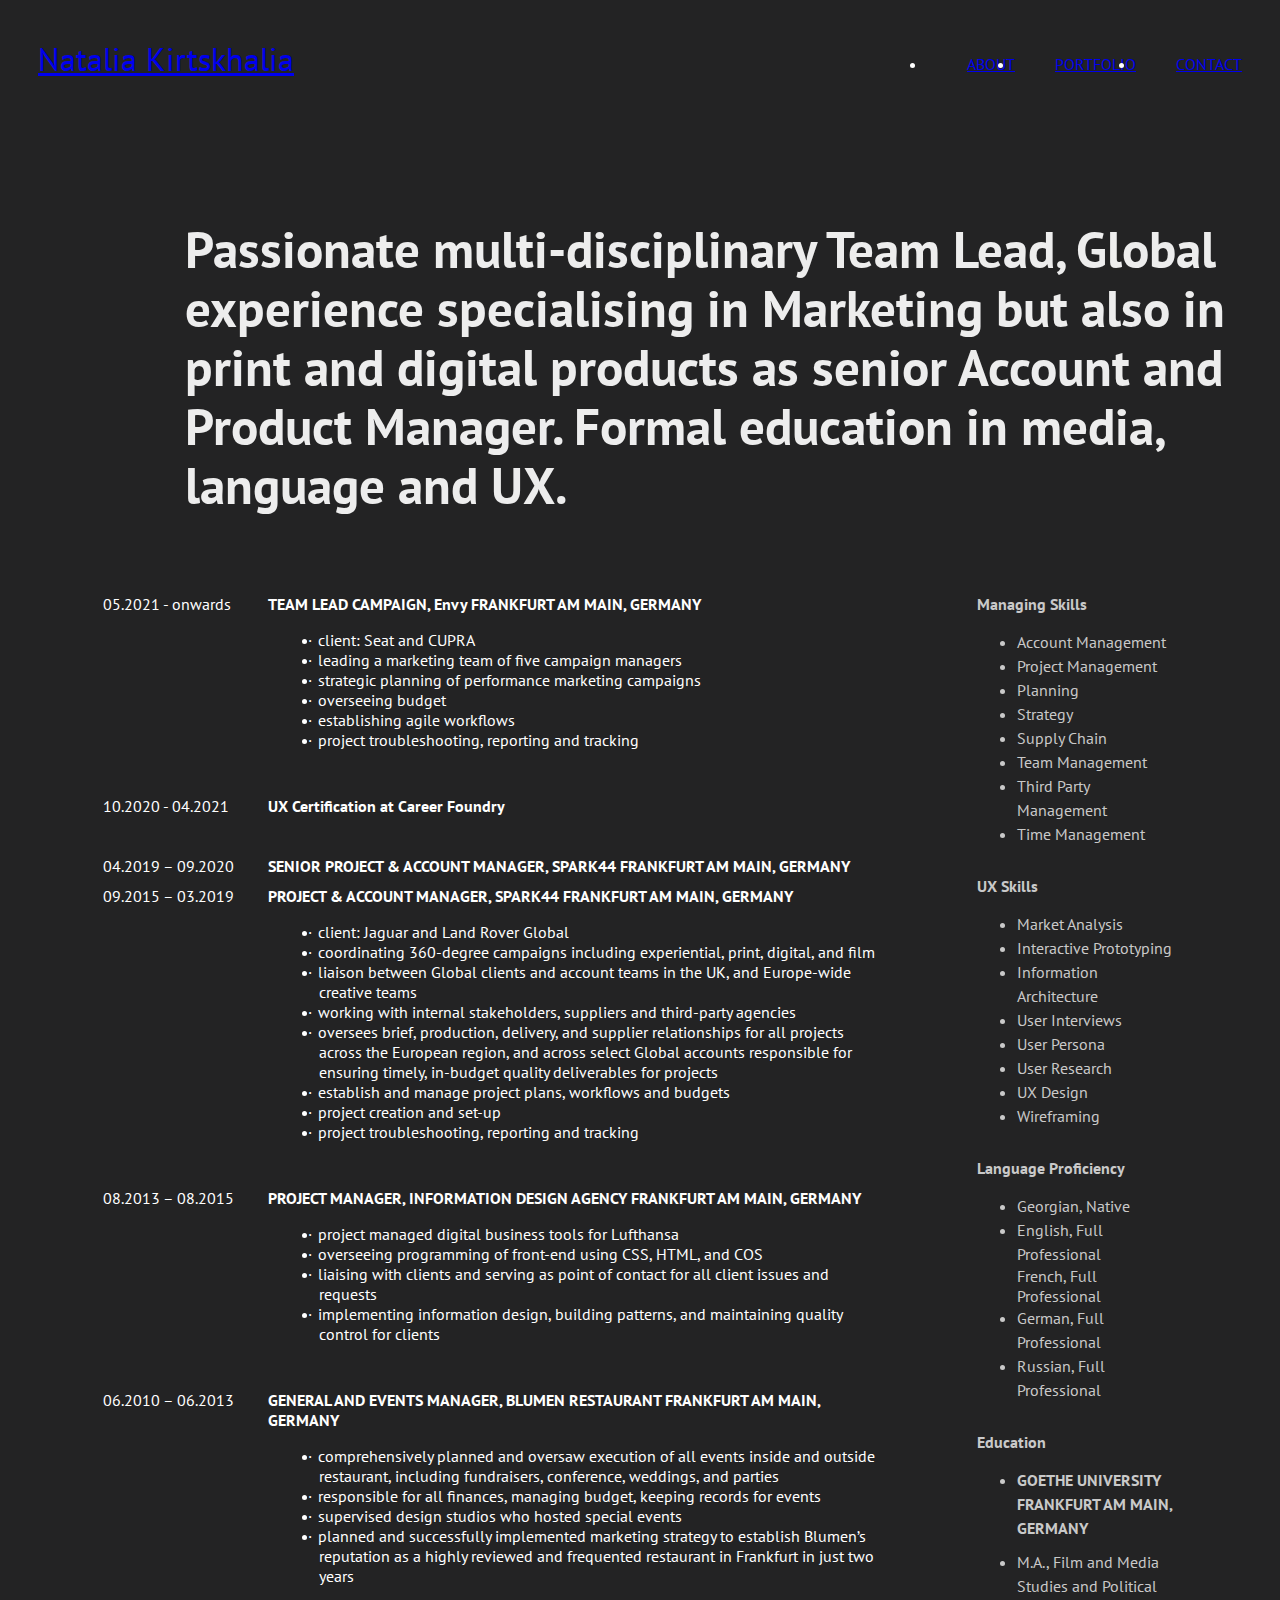
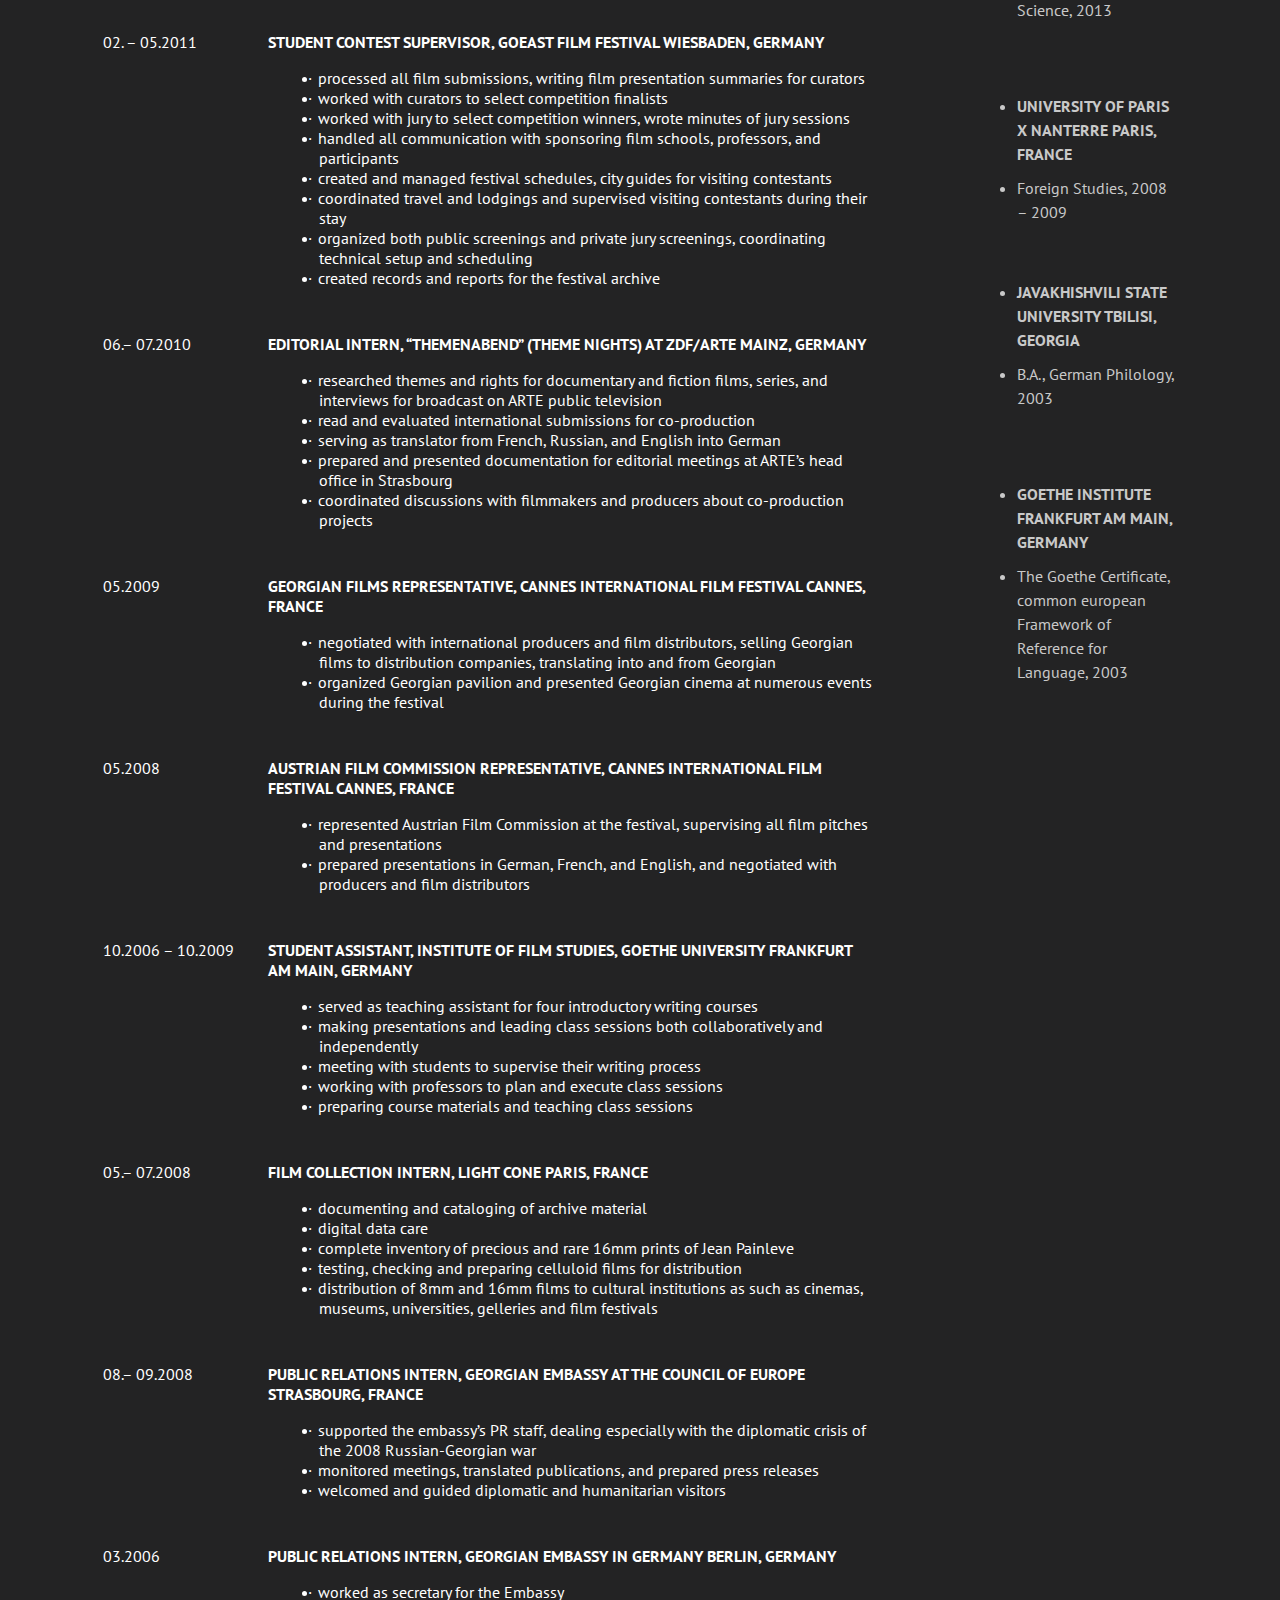
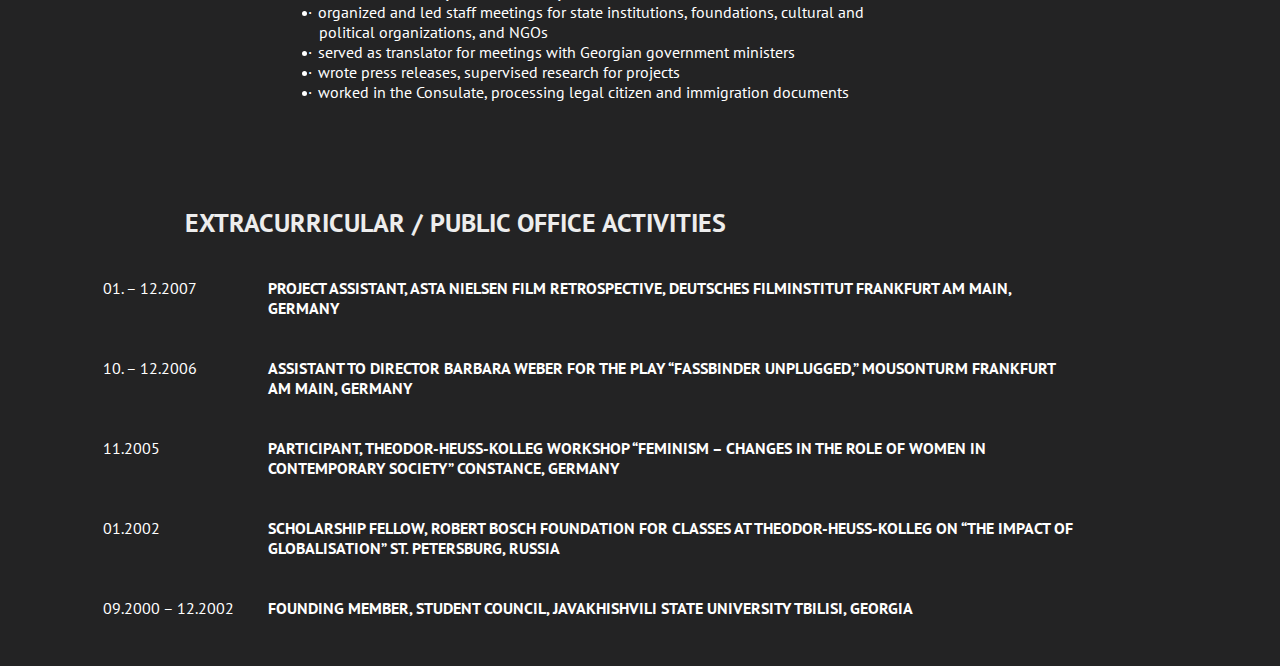
==== commit 76db73a8: "Update index.html" ====
--- a/index.html
+++ b/index.html
@@ -4,6 +4,8 @@
   <link rel="stylesheet" href="assets/reset.css">
   <link rel="stylesheet" href="assets/style.css">
   <link href="https://fonts.googleapis.com/css2?family=PT+Sans:ital,wght@0,400;0,700;1,400;1,700&display=swap" rel="stylesheet">
+
+  <meta name="viewport" content="width=device-width, initial-scale=1.0">
 
   <link rel="apple-touch-icon" sizes="180x180" href="assets/favicon/apple-touch-icon.png">
   <link rel="icon" type="image/png" sizes="32x32" href="assets/favicon/favicon-32x32.png">
@@ -21,23 +23,35 @@
       <div class="logo">
         <a href="index.html">Natalia Kirtskhalia</a>
       </div>
-      <nav>
-        <ul class="flex">
-          <li class="active">
-            <a href="#">about</a>
-          </li>
-          <li>
-            <a href="portfolio.html">portfolio</a>
-          </li>
-          <li>
-            <a href="contact.html">contact</a>
-          </li>
-        </ul>
-      </nav>
+
+      <div class="navigation">
+        <div class="navicon">
+          <span></span>
+          <span></span>
+          <span></span>
+        </div>
+
+        <nav>
+          <ul class="flex">
+            <li class="active">
+              <a href="#">about</a>
+            </li>
+            <li>
+              <a href="portfolio.html">portfolio</a>
+            </li>
+            <li>
+              <a href="contact.html">contact</a>
+            </li>
+          </ul>
+        </nav>
+      </div>
+
+
+
     </div>
   </header>
   <main>
-    <h1>Passionate multi-disciplinary senior Project and Product Manager. Global experience specialising in print and digital products and leading teams. Formal education in media, language and UX. </h1>
+    <h1>Passionate multi-disciplinary Team Lead, Global experience specialising in Marketing but also in print and digital products as senior Account and Product Manager. Formal education in media, language and UX. </h1>
     <div class=" relative">
       <!-- <h2>experience</h2> -->
       <div class="flex container">
@@ -45,7 +59,25 @@
 
         <div class="experience">
           <div class="flex">
-            <div class="date">10.2020 - 03.2021</div>
+            <div class="date">05.2021 - onwards</div>
+            <div>
+              <strong>TEAM LEAD CAMPAIGN, Envy
+                FRANKFURT AM MAIN, GERMANY</strong>
+               <p>
+                      <ul>
+                        <li>client: Seat and CUPRA</li>
+                        <li>leading a marketing team of five campaign managers</li>
+                        <li>strategic planning of performance marketing campaigns</li>
+                        <li>overseeing budget</li>
+                        <li>establishing agile workflows</li>
+                        <li>project troubleshooting, reporting and tracking</li>
+                      </ul>
+
+                    </p>
+            </div>
+          </div>
+          <div class="flex">
+            <div class="date">10.2020 - 04.2021</div>
             <div>
               <strong>UX Certification at Career Foundry</strong>
             </div>
@@ -63,7 +95,6 @@
                 <strong>PROJECT & ACCOUNT MANAGER, SPARK44
                   FRANKFURT AM MAIN, GERMANY</strong>
                   <p>
-
                       <ul>
                         <li>client: Jaguar and Land Rover Global</li>
                         <li>coordinating 360-degree campaigns including experiential, print, digital, and film</li>
@@ -76,136 +107,121 @@
                         <li>project troubleshooting, reporting and tracking</li>
                       </ul>
 
-                  </p>
-                </div>
-              </div>
-              <div class="flex">
-                <div class="date">08.2013 – 08.2015</div>
-                <div>
-                  <strong>PROJECT MANAGER, INFORMATION DESIGN AGENCY
-                    FRANKFURT AM MAIN, GERMANY</strong>
-                    <p>
-                      <ul>
-                      <li>project managed digital business tools for Lufthansa</li>
-                      <li>overseeing programming of front-end using CSS, HTML, and COS</li>
-                      <li>liaising with clients and serving as point of contact for all client issues and requests</li>
-                      <li>implementing information design, building patterns, and maintaining quality control for clients</li>
-                      </ul>
                     </p>
                   </div>
                 </div>
-
                 <div class="flex">
-                  <div class="date">06.2010 – 06.2013</div>
+                  <div class="date">08.2013 – 08.2015</div>
                   <div>
-                    <strong>GENERAL AND EVENTS MANAGER, BLUMEN RESTAURANT
+                    <strong>PROJECT MANAGER, INFORMATION DESIGN AGENCY
                       FRANKFURT AM MAIN, GERMANY</strong>
                       <p>
                         <ul>
-                        <li>comprehensively planned and oversaw execution of all events inside
-                        and outside restaurant, including fundraisers, conference, weddings, and parties</li>
-
-                        <li>responsible for all finances, managing budget, keeping records for events</li>
-                        <li>supervised design studios who hosted special events</li>
-                        <li>planned and successfully implemented marketing strategy to establish Blumen’s reputation as a highly reviewed and frequented restaurant in Frankfurt in just two years</li>
+                          <li>project managed digital business tools for Lufthansa</li>
+                          <li>overseeing programming of front-end using CSS, HTML, and COS</li>
+                          <li>liaising with clients and serving as point of contact for all client issues and requests</li>
+                          <li>implementing information design, building patterns, and maintaining quality control for clients</li>
                         </ul>
                       </p>
                     </div>
                   </div>
+
                   <div class="flex">
-                    <div class="date">02. – 05.2011</div>
+                    <div class="date">06.2010 – 06.2013</div>
                     <div>
-                      <strong>STUDENT CONTEST SUPERVISOR, GOEAST FILM FESTIVAL
-                        WIESBADEN, GERMANY</strong>
+                      <strong>GENERAL AND EVENTS MANAGER, BLUMEN RESTAURANT
+                        FRANKFURT AM MAIN, GERMANY</strong>
                         <p>
                           <ul>
-                          <li>processed all film submissions, writing film presentation summaries for curators</li>
-                          <li>worked with curators to select competition finalists</li>
-                          <li>worked with jury to select competition winners, wrote minutes of jury sessions</li>
-                          <li>handled all communication with sponsoring film schools, professors, and participants</li>
-                          <li>created and managed festival schedules, city guides for visiting contestants</li>
-                          <li>coordinated travel and lodgings and supervised visiting contestants during their stay</li>
-                          <li>organized both public screenings and private jury screenings, coordinating technical setup and scheduling</li>
-                          <li>created records and reports for the festival archive</li>
-                          </ul>
-                        </p>
-                      </div>
-                    </div>
-                    <div class="flex">
-                      <div class="date">06.– 07.2010</div>
-                      <div>
-                        <strong>EDITORIAL INTERN, “THEMENABEND” (THEME NIGHTS) AT ZDF/ARTE
-                          MAINZ, GERMANY</strong>
-                          <p>
-                            <ul>
-                            <li>researched themes and rights for documentary and fiction films, series,
-                            and interviews for broadcast on ARTE public television</li>
-                            <li>read and evaluated international submissions for co-production</li>
-                            <li>serving as translator from French, Russian, and English into German</li>
-                            <li>prepared and presented documentation for editorial meetings at ARTE’s head office in Strasbourg</li>
-                            <li>coordinated discussions with filmmakers and producers about co-production projects</li>
+                            <li>comprehensively planned and oversaw execution of all events inside
+                              and outside restaurant, including fundraisers, conference, weddings, and parties</li>
+
+                              <li>responsible for all finances, managing budget, keeping records for events</li>
+                              <li>supervised design studios who hosted special events</li>
+                              <li>planned and successfully implemented marketing strategy to establish Blumen’s reputation as a highly reviewed and frequented restaurant in Frankfurt in just two years</li>
                             </ul>
                           </p>
                         </div>
                       </div>
-
                       <div class="flex">
-                        <div class="date">05.2009</div>
+                        <div class="date">02. – 05.2011</div>
                         <div>
-                          <strong>GEORGIAN FILMS REPRESENTATIVE, CANNES INTERNATIONAL FILM FESTIVAL CANNES, FRANCE</strong>
-                          <p>
-                            <ul>
-                            <li>negotiated with international producers and film distributors, selling Georgian films to distribution companies, translating into and from Georgian</li>
-                            <li>organized Georgian pavilion and presented Georgian cinema at numerous events during the festival</li>
-                            </ul>
-                          </p>
+                          <strong>STUDENT CONTEST SUPERVISOR, GOEAST FILM FESTIVAL
+                            WIESBADEN, GERMANY</strong>
+                            <p>
+                              <ul>
+                                <li>processed all film submissions, writing film presentation summaries for curators</li>
+                                <li>worked with curators to select competition finalists</li>
+                                <li>worked with jury to select competition winners, wrote minutes of jury sessions</li>
+                                <li>handled all communication with sponsoring film schools, professors, and participants</li>
+                                <li>created and managed festival schedules, city guides for visiting contestants</li>
+                                <li>coordinated travel and lodgings and supervised visiting contestants during their stay</li>
+                                <li>organized both public screenings and private jury screenings, coordinating technical setup and scheduling</li>
+                                <li>created records and reports for the festival archive</li>
+                              </ul>
+                            </p>
+                          </div>
                         </div>
-                      </div>
-
-                      <div class="flex">
-                        <div class="date">05.2008</div>
-                        <div>
-                          <strong>AUSTRIAN FILM COMMISSION REPRESENTATIVE, CANNES INTERNATIONAL FILM FESTIVAL CANNES, FRANCE</strong>
-                          <p>
-                            <ul>
-                            <li>represented Austrian Film Commission at the festival, supervising all film pitches and presentations</li>
-                            <li>prepared presentations in German, French, and English, and negotiated with producers and film distributors</li>
-                            </ul>
-                          </p>
-                        </div>
-                      </div>
-
-
-                      <div class="flex">
-                        <div class="date">10.2006 – 10.2009</div>
-                        <div>
-                          <strong>STUDENT ASSISTANT, INSTITUTE OF FILM STUDIES, GOETHE UNIVERSITY FRANKFURT AM MAIN, GERMANY</strong>
-                          <p>
-                            <ul>
-                            <li>served as teaching assistant for four introductory writing courses</li>
-                            <li>making presentations and leading class sessions both collaboratively and independently</li>
-                            <li>meeting with students to supervise their writing process</li>
-                            <li>working with professors to plan and execute class sessions</li>
-                            <li>preparing course materials and teaching class sessions</li>
-                            </ul>
-                          </p>
-                        </div>
-                      </div>
-
-
-                      <div class="flex">
-                        <div class="date">08.– 09.2008</div>
-                        <div>
-                          <strong>PUBLIC RELATIONS INTERN, GEORGIAN EMBASSY AT THE COUNCIL OF EUROPE STRASBOURG, FRANCE</strong>
-                          <p>
-                            <ul>
-                            <li>supported the embassy’s PR staff, dealing especially with the diplomatic crisis of the 2008 Russian-Georgian war</li>
-                            <li>monitored meetings, translated publications, and prepared press releases</li>
-                            <li>welcomed and guided diplomatic and humanitarian visitors</li>
-                            </ul>
-                          </p>
-                        </div>
-                      </div>
+                        <div class="flex">
+                          <div class="date">06.– 07.2010</div>
+                          <div>
+                            <strong>EDITORIAL INTERN, “THEMENABEND” (THEME NIGHTS) AT ZDF/ARTE
+                              MAINZ, GERMANY</strong>
+                              <p>
+                                <ul>
+                                  <li>researched themes and rights for documentary and fiction films, series,
+                                    and interviews for broadcast on ARTE public television</li>
+                                    <li>read and evaluated international submissions for co-production</li>
+                                    <li>serving as translator from French, Russian, and English into German</li>
+                                    <li>prepared and presented documentation for editorial meetings at ARTE’s head office in Strasbourg</li>
+                                    <li>coordinated discussions with filmmakers and producers about co-production projects</li>
+                                  </ul>
+                                </p>
+                              </div>
+                            </div>
+
+                            <div class="flex">
+                              <div class="date">05.2009</div>
+                              <div>
+                                <strong>GEORGIAN FILMS REPRESENTATIVE, CANNES INTERNATIONAL FILM FESTIVAL CANNES, FRANCE</strong>
+                                <p>
+                                  <ul>
+                                    <li>negotiated with international producers and film distributors, selling Georgian films to distribution companies, translating into and from Georgian</li>
+                                    <li>organized Georgian pavilion and presented Georgian cinema at numerous events during the festival</li>
+                                  </ul>
+                                </p>
+                              </div>
+                            </div>
+
+                            <div class="flex">
+                              <div class="date">05.2008</div>
+                              <div>
+                                <strong>AUSTRIAN FILM COMMISSION REPRESENTATIVE, CANNES INTERNATIONAL FILM FESTIVAL CANNES, FRANCE</strong>
+                                <p>
+                                  <ul>
+                                    <li>represented Austrian Film Commission at the festival, supervising all film pitches and presentations</li>
+                                    <li>prepared presentations in German, French, and English, and negotiated with producers and film distributors</li>
+                                  </ul>
+                                </p>
+                              </div>
+                            </div>
+
+
+                            <div class="flex">
+                              <div class="date">10.2006 – 10.2009</div>
+                              <div>
+                                <strong>STUDENT ASSISTANT, INSTITUTE OF FILM STUDIES, GOETHE UNIVERSITY FRANKFURT AM MAIN, GERMANY</strong>
+                                <p>
+                                  <ul>
+                                    <li>served as teaching assistant for four introductory writing courses</li>
+                                    <li>making presentations and leading class sessions both collaboratively and independently</li>
+                                    <li>meeting with students to supervise their writing process</li>
+                                    <li>working with professors to plan and execute class sessions</li>
+                                    <li>preparing course materials and teaching class sessions</li>
+                                  </ul>
+                                </p>
+                              </div>
+                            </div>
 
                       <div class="flex">
                         <div class="date">05.– 07.2008</div>
@@ -223,154 +239,176 @@
                         </div>
                       </div>
 
-
-                      <div class="flex">
-                        <div class="date">03.2006</div>
-                        <div>
-                          <strong>PUBLIC RELATIONS INTERN, GEORGIAN EMBASSY IN GERMANY BERLIN, GERMANY</strong>
-                          <p>
-                            <ul>
-                            <li>worked as secretary for the Embassy</li>
-                            <li>organized and led staff meetings for state institutions, foundations, cultural and political organizations, and NGOs</li>
-                            <li>served as translator for meetings with Georgian government ministers</li>
-                            <li>wrote press releases, supervised research for projects</li>
-                            <li>worked in the Consulate, processing legal citizen and immigration documents</li>
-                            </ul>
-                          </p>
-                        </div>
-                      </div>
-
-
-
-
-
-
-                    </div>
-                    <div class="skills">
-                      <div>
-                        <strong>Managing Skills</strong>
-                        <ul>
-                          <li>Account Management</li>
-                          <li>Project Management</li>
-                          <li>Planning</li>
-                          <li>Strategy</li>
-                          <li>Supply Chain</li>
-                          <li>Team Management</li>
-                          <li>Third Party Management</li>
-                          <li>Time Management</li
-                          </ul>
-                        </div>
-                        <div>
-                          <strong>UX Skills</strong>
-                          <ul>
-                            <li>Market Analysis</li>
-                            <li>Interactive Prototyping</li>
-                            <li>Information Architecture</li>
-                            <li>User Interviews</li>
-                            <li>User Persona</li>
-                            <li>User Research</li>
-                            <li>UX Design</li>
-                            <li>Wireframing</li>
-                          </ul>
-                        </div>
-                        <div>
-                          <strong>Language Proficiency</strong>
-                          <ul>
-                            <li>Georgian, Native</li>
-                            <li>English, Full Professional</li
-                            <li>French, Full Professional</li>
-                            <li>German, Full Professional</li>
-                            <li>Russian, Full Professional</li>
-                          </ul>
-
-                        </div>
-
-                        <div class="skills">
-                          <div>
-                            <strong>Education</strong>
-                            <ul>
-                              <li><strong>GOETHE UNIVERSITY FRANKFURT AM MAIN, GERMANY</strong></li>
-                              <li>M.A., Film and Media Studies and Political Science, 2013</li>
-                            </ul>
-                            <br/>
-                            <br/>
-                            <ul>
-                              <li>
-                                <strong>UNIVERSITY OF PARIS X
-                                  NANTERRE PARIS, FRANCE</strong></li>
-                                  <li>Foreign Studies, 2008 – 2009</li>
+                            <div class="flex">
+                              <div class="date">08.– 09.2008</div>
+                              <div>
+                                <strong>PUBLIC RELATIONS INTERN, GEORGIAN EMBASSY AT THE COUNCIL OF EUROPE STRASBOURG, FRANCE</strong>
+                                <p>
+                                  <ul>
+                                    <li>supported the embassy’s PR staff, dealing especially with the diplomatic crisis of the 2008 Russian-Georgian war</li>
+                                    <li>monitored meetings, translated publications, and prepared press releases</li>
+                                    <li>welcomed and guided diplomatic and humanitarian visitors</li>
+                                  </ul>
+                                </p>
+                              </div>
+                            </div>
+
+                            <div class="flex">
+                              <div class="date">03.2006</div>
+                              <div>
+                                <strong>PUBLIC RELATIONS INTERN, GEORGIAN EMBASSY IN GERMANY BERLIN, GERMANY</strong>
+                                <p>
+                                  <ul>
+                                    <li>worked as secretary for the Embassy</li>
+                                    <li>organized and led staff meetings for state institutions, foundations, cultural and political organizations, and NGOs</li>
+                                    <li>served as translator for meetings with Georgian government ministers</li>
+                                    <li>wrote press releases, supervised research for projects</li>
+                                    <li>worked in the Consulate, processing legal citizen and immigration documents</li>
+                                  </ul>
+                                </p>
+                              </div>
+                            </div>
+
+
+
+
+
+
+                          </div>
+                          <div class="skills">
+                            <div>
+                              <strong>Managing Skills</strong>
+                              <ul>
+                                <li>Account Management</li>
+                                <li>Project Management</li>
+                                <li>Planning</li>
+                                <li>Strategy</li>
+                                <li>Supply Chain</li>
+                                <li>Team Management</li>
+                                <li>Third Party Management</li>
+                                <li>Time Management</li
                                 </ul>
+                              </div>
+                              <div>
+                                <strong>UX Skills</strong>
                                 <ul>
-                                  <br/>
-                                  <br/>
-                                  <li>
-                                    <strong>JAVAKHISHVILI STATE UNIVERSITY
-                                      TBILISI, GEORGIA</strong>
-                                    </li>
-                                    <li>B.A., German Philology, 2003</li>
-                                  </ul>
-                                  <br/>
-                                  <br/>
-                                  <ul>
-                                    <li>
-                                      <strong>GOETHE INSTITUTE
-                                        FRANKFURT AM MAIN, GERMANY</strong>
-                                      </li>
-                                      <li>The Goethe Certificate, common european
-                                        Framework of Reference for Language, 2003</li>
-                                      </ul>
-
-                                    </div>
-                                  </div>
+                                  <li>Market Analysis</li>
+                                  <li>Interactive Prototyping</li>
+                                  <li>Information Architecture</li>
+                                  <li>User Interviews</li>
+                                  <li>User Persona</li>
+                                  <li>User Research</li>
+                                  <li>UX Design</li>
+                                  <li>Wireframing</li>
+                                </ul>
+                              </div>
+                              <div>
+                                <strong>Language Proficiency</strong>
+                                <ul>
+                                  <li>Georgian, Native</li>
+                                  <li>English, Full Professional</li
+                                    <li>French, Full Professional</li>
+                                    <li>German, Full Professional</li>
+                                    <li>Russian, Full Professional</li>
+                                  </ul>
+
                                 </div>
-                              </div>
-                            </div>
-
-
-
-                            <div class="relative">
-                              <h1 style="font-size: 26px;padding-top: 60px;margin-bottom: 40px;">EXTRACURRICULAR / PUBLIC OFFICE ACTIVITIES</h1>
-                              <div class="flex container">
-
-
-                                <div class="experience">
-                                  <div class="flex">
-                                    <div class="date">01. – 12.2007</div>
-                                    <div>
-                                      <strong>PROJECT ASSISTANT, ASTA NIELSEN FILM RETROSPECTIVE, DEUTSCHES FILMINSTITUT FRANKFURT AM MAIN, GERMANY</strong>
-                                    </div>
-                                  </div>
-
-                                    <div class="flex">
-                                      <div class="date">10. – 12.2006</div>
-                                      <div>
-                                        <strong>ASSISTANT TO DIRECTOR BARBARA WEBER FOR THE PLAY “FASSBINDER UNPLUGGED,” MOUSONTURM FRANKFURT AM MAIN, GERMANY</strong>
+
+                                <div class="skills">
+                                  <div>
+                                    <strong>Education</strong>
+                                    <ul>
+                                      <li><strong>GOETHE UNIVERSITY FRANKFURT AM MAIN, GERMANY</strong></li>
+                                      <li>M.A., Film and Media Studies and Political Science, 2013</li>
+                                    </ul>
+                                    <br/>
+                                    <br/>
+                                    <ul>
+                                      <li>
+                                        <strong>UNIVERSITY OF PARIS X
+                                          NANTERRE PARIS, FRANCE</strong></li>
+                                          <li>Foreign Studies, 2008 – 2009</li>
+                                        </ul>
+                                        <ul>
+                                          <br/>
+                                          <br/>
+                                          <li>
+                                            <strong>JAVAKHISHVILI STATE UNIVERSITY
+                                              TBILISI, GEORGIA</strong>
+                                            </li>
+                                            <li>B.A., German Philology, 2003</li>
+                                          </ul>
+                                          <br/>
+                                          <br/>
+                                          <ul>
+                                            <li>
+                                              <strong>GOETHE INSTITUTE
+                                                FRANKFURT AM MAIN, GERMANY</strong>
+                                              </li>
+                                              <li>The Goethe Certificate, common european
+                                                Framework of Reference for Language, 2003</li>
+                                              </ul>
+
+                                            </div>
+                                          </div>
+                                        </div>
                                       </div>
                                     </div>
 
-                                    <div class="flex">
-                                      <div class="date">11.2005</div>
-                                      <div>
-                                        <strong>PARTICIPANT, THEODOR-HEUSS-KOLLEG WORKSHOP “FEMINISM – CHANGES IN THE ROLE OF WOMEN IN CONTEMPORARY SOCIETY” CONSTANCE, GERMANY</strong>
+
+
+                                    <div class="relative">
+                                      <h1 style="font-size: 26px;padding-top: 60px;margin-bottom: 40px;">EXTRACURRICULAR / PUBLIC OFFICE ACTIVITIES</h1>
+                                      <div class="flex container">
+
+
+                                        <div class="experience">
+                                          <div class="flex">
+                                            <div class="date">01. – 12.2007</div>
+                                            <div>
+                                              <strong>PROJECT ASSISTANT, ASTA NIELSEN FILM RETROSPECTIVE, DEUTSCHES FILMINSTITUT FRANKFURT AM MAIN, GERMANY</strong>
+                                            </div>
+                                          </div>
+
+                                          <div class="flex">
+                                            <div class="date">10. – 12.2006</div>
+                                            <div>
+                                              <strong>ASSISTANT TO DIRECTOR BARBARA WEBER FOR THE PLAY “FASSBINDER UNPLUGGED,” MOUSONTURM FRANKFURT AM MAIN, GERMANY</strong>
+                                            </div>
+                                          </div>
+
+                                          <div class="flex">
+                                            <div class="date">11.2005</div>
+                                            <div>
+                                              <strong>PARTICIPANT, THEODOR-HEUSS-KOLLEG WORKSHOP “FEMINISM – CHANGES IN THE ROLE OF WOMEN IN CONTEMPORARY SOCIETY” CONSTANCE, GERMANY</strong>
+                                            </div>
+                                          </div>
+                                          <div class="flex">
+                                            <div class="date">01.2002</div>
+                                            <div>
+                                              <strong>SCHOLARSHIP FELLOW, ROBERT BOSCH FOUNDATION FOR CLASSES AT THEODOR-HEUSS-KOLLEG ON “THE IMPACT OF GLOBALISATION” ST. PETERSBURG, RUSSIA</strong>
+                                            </div>
+                                          </div>
+                                          <div class="flex">
+                                            <div class="date">09.2000 – 12.2002</div>
+                                            <div>
+                                              <strong>FOUNDING MEMBER, STUDENT COUNCIL, JAVAKHISHVILI STATE UNIVERSITY TBILISI, GEORGIA</strong>
+
+                                            </div>
+                                          </div>
+                                        </div>
+
                                       </div>
                                     </div>
-                                    <div class="flex">
-                                      <div class="date">01.2002</div>
-                                      <div>
-                                        <strong>SCHOLARSHIP FELLOW, ROBERT BOSCH FOUNDATION FOR CLASSES AT THEODOR-HEUSS-KOLLEG ON “THE IMPACT OF GLOBALISATION” ST. PETERSBURG, RUSSIA</strong>
-                                      </div>
-                                    </div>
-                                    <div class="flex">
-                                      <div class="date">09.2000 – 12.2002</div>
-                                      <div>
-                                        <strong>FOUNDING MEMBER, STUDENT COUNCIL, JAVAKHISHVILI STATE UNIVERSITY TBILISI, GEORGIA</strong>
-
-                                      </div>
-                                    </div>
-                                  </div>
-
-                                </div>
-                              </div>
-                            </main>
-                          </body>
-                          </html>
+                                  </main>
+
+                                  <script src="assets/js/jquery-3.5.1.min.js"></script>
+                                  <script>
+                                  $(".navicon").click(function(){
+                                    $(".navigation").toggleClass("active");
+                                    $(".navigation nav").fadeToggle();
+                                  });
+                                </script>
+
+                              </body>
+                              </html>
--- a/assets/style.css
+++ b/assets/style.css
@@ -35,8 +35,8 @@
   line-height: 1.15em;
   line-spacing: -0.2em;
   padding-top: 100px;
-  width: 70%;
-  padding-left: 100px;
+  width: 77%;
+  padding-left: 165px;
   margin: 0 auto 80px auto;
   /* padding-left: 100px; */
 }
@@ -45,6 +45,9 @@
 }
 .flex {
   display: flex;
+}
+.portfolio .flex {
+  align-items: center;
 }
 .relative {
   position: relative;
@@ -67,7 +70,7 @@
     margin-bottom: 30px;
 }
 .date {
-  width: 110px;
+  width: 165px;
   flex: 0 0 165px;
 }
 .experience {
@@ -97,7 +100,7 @@
 .skills > div {
     margin-bottom: 30px;
 }
-.active a {
+li.active a {
     text-decoration: underline;
 }
 main.contact {
@@ -108,20 +111,24 @@
     text-align: center;
     line-height: 26px;
     flex-direction: column;
+    min-height: 400px;
 }
 span.mail {
     display: block;
-    font-size: 3em;
+    font-size: 2em;
     margin-bottom: 20px;
 }
-nav a:hover {
+nav a:hover ,
+.mail a:hover {
     opacity: 0.8;
 }
-nav a {
+nav a,
+.mail a {
     transition: opacity .3s;
 }
 .img {
-  width: 280px;
+ max-width: 320px;
+ padding: 0 30px;
   margin-bottom: 30px;
 }
 strong {
@@ -134,3 +141,112 @@
 .link:hover {
   opacity: .6;
 }
+.experience ul li:before {
+    content: "·";
+    margin-right: 6px;
+    text-indent: -20px;
+}
+.experience ul li {
+    text-indent: -11px;
+}
+.experience ul li {
+    margin-left: 11px;
+}
+@media only screen and (max-width: 1280px) {
+  h1 {
+  width: 85%;
+  }
+
+  .container {
+  width: 85%;
+  margin: 0 auto;
+}
+}
+@media only screen and (max-width: 1180px) {
+  h1, .container {
+  width: 92%;
+  }
+}
+@media only screen and (max-width: 900px) {
+  h1, .container {
+  width: 100%;
+  padding: 0 30px;
+  }
+  .experience > .flex {
+    display: block;
+}
+.experience > .flex .date {
+    display: block;
+}
+h1 {
+  padding: 60px 30px 0 30px;
+}
+}
+@media only screen and (max-width: 840px) {
+  .navicon span {
+    display: block;
+    width: 26px;
+    height: 3px;
+    background: #ededed;
+    margin-top: 9px;
+    transition: transform .3s ease-in, width .3s;
+}
+nav {
+    display: none;
+}
+.active .navicon span:nth-of-type(1) {
+   transform: rotate(45deg) translate( 8px, 8px );
+}
+.active .navicon span:nth-of-type(2) {
+   width: 0px;
+}
+.active .navicon span:nth-of-type(3) {
+   transform: rotate(-45deg) translate( 9px, -8px );
+}
+.navigation nav {
+    position: fixed;
+    /* display: flex; */
+    align-items: center;
+    top: 0px;
+    left: 0px;
+    background-color: #232324;
+    width: 100%;
+    height: 100%;
+    padding: 60px;
+    z-index: 110;
+}
+.navigation nav ul {
+    display: block;
+    margin-top: 60px;
+}
+
+.navigation nav ul li {
+    margin-bottom: 30px;
+    font-size: 26px;
+}
+.navicon {
+    position: relative;
+    z-index: 200;
+}
+}
+@media only screen and (max-width: 640px) {
+  h1 {
+    font-size: 2em;
+  }
+  .flex.container {
+    display: block;
+}
+
+.experience {
+    padding-right: 0px;
+}
+}
+
+@media only screen and (max-width: 480px) {
+  span.mail {
+      display: block;
+      font-size: 1.4em;
+      margin-bottom: 10px;
+  }
+
+}
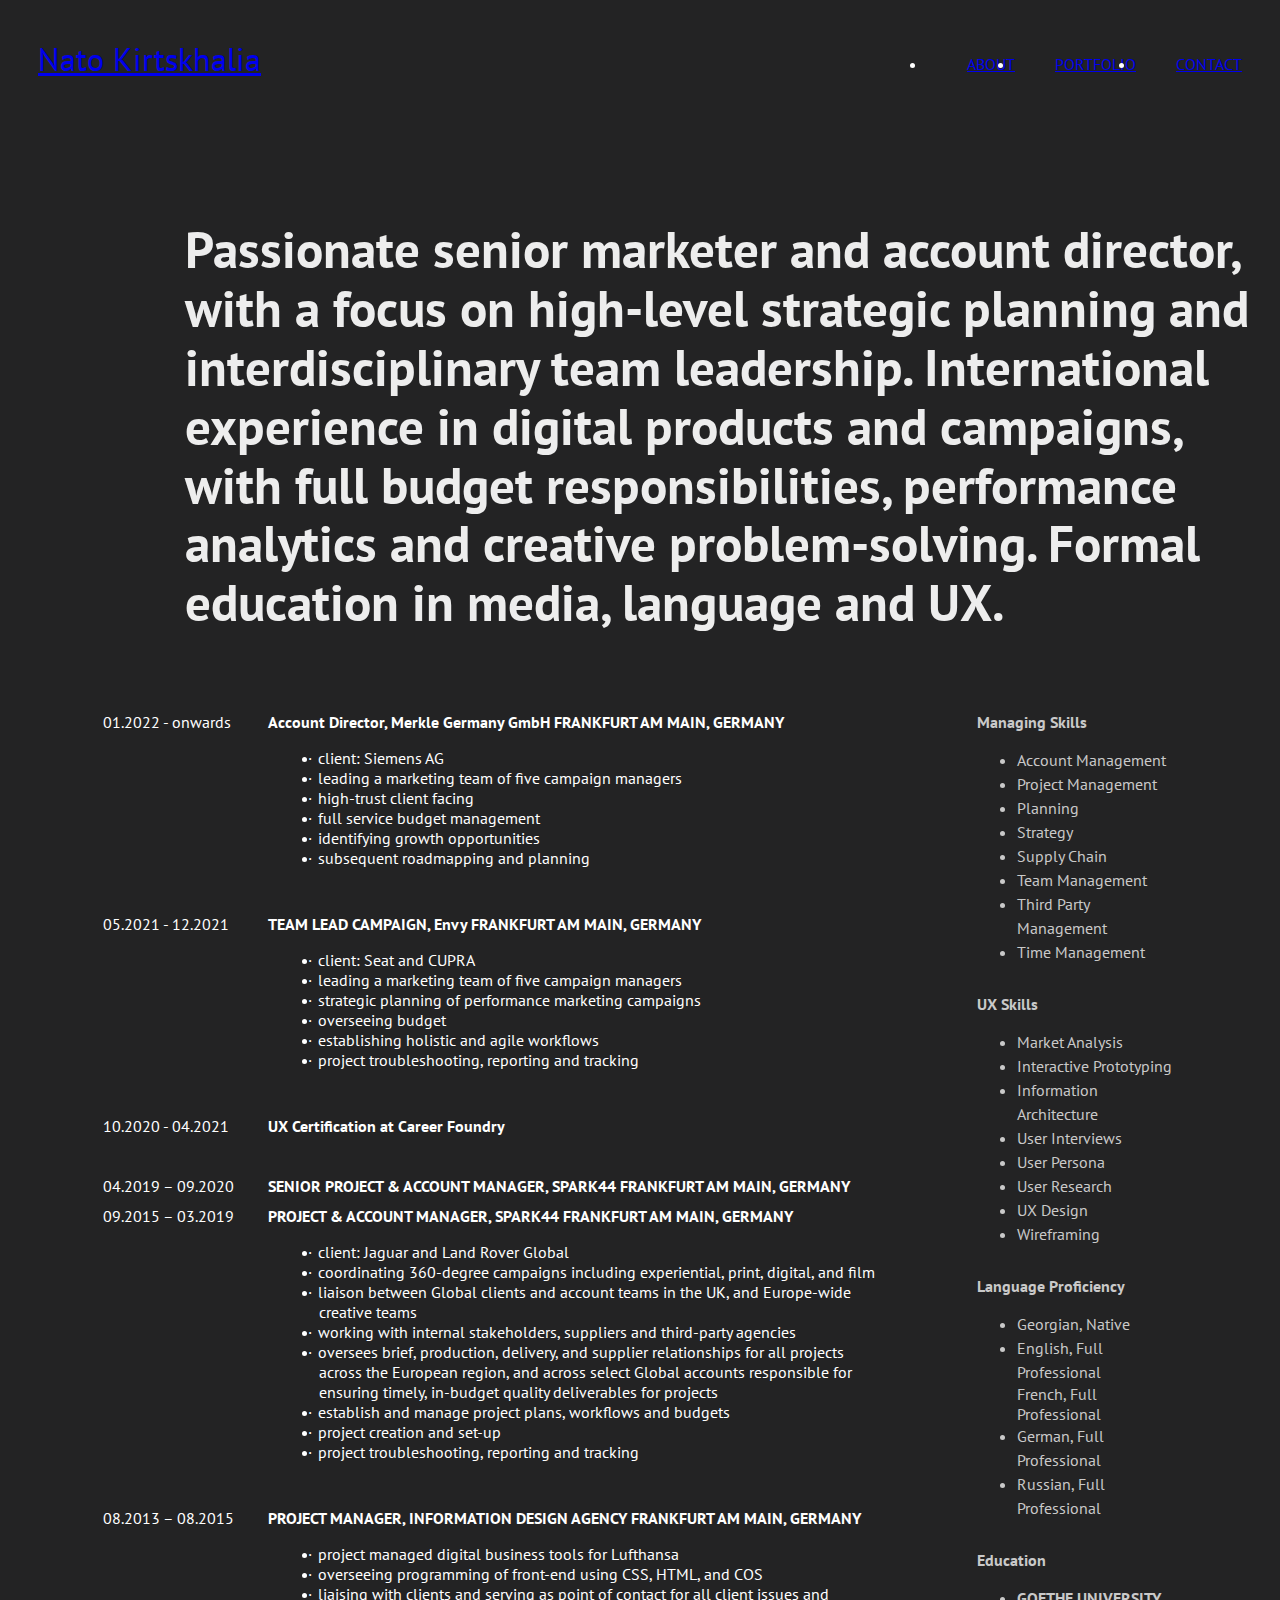
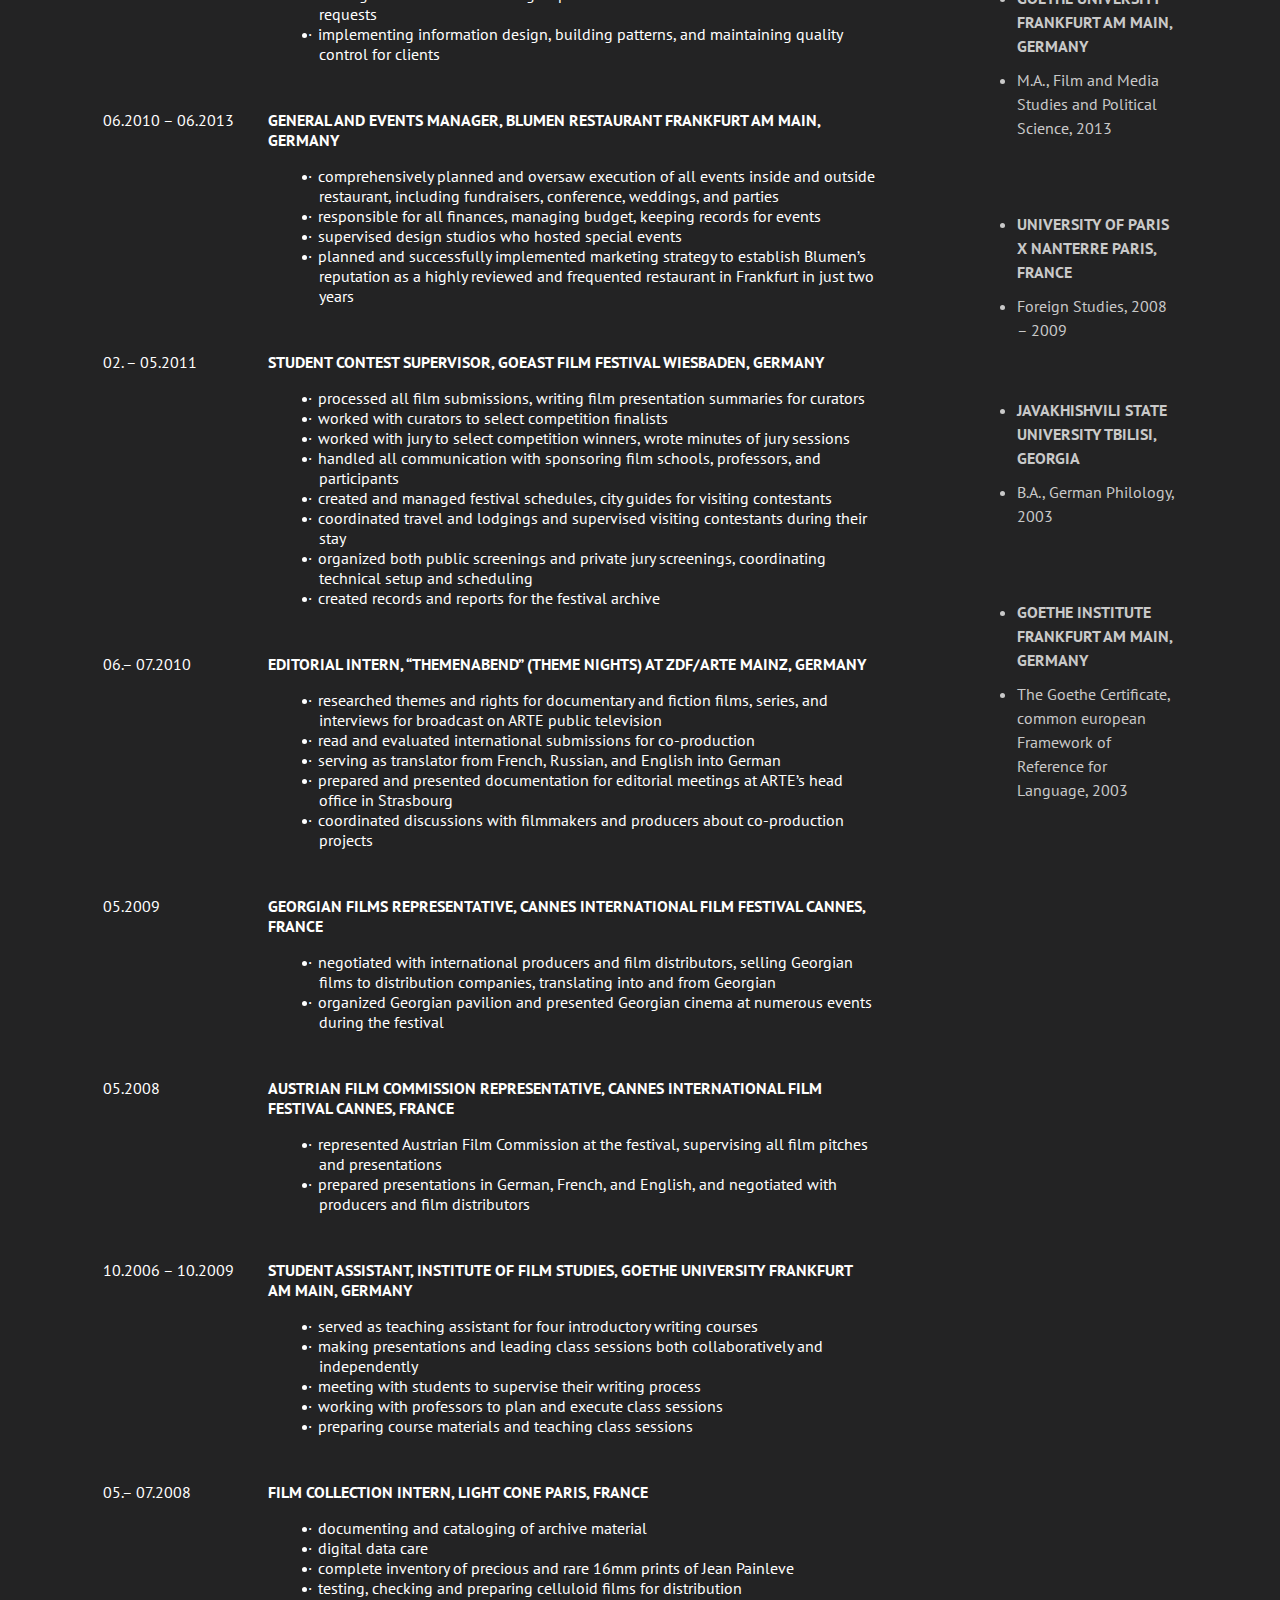
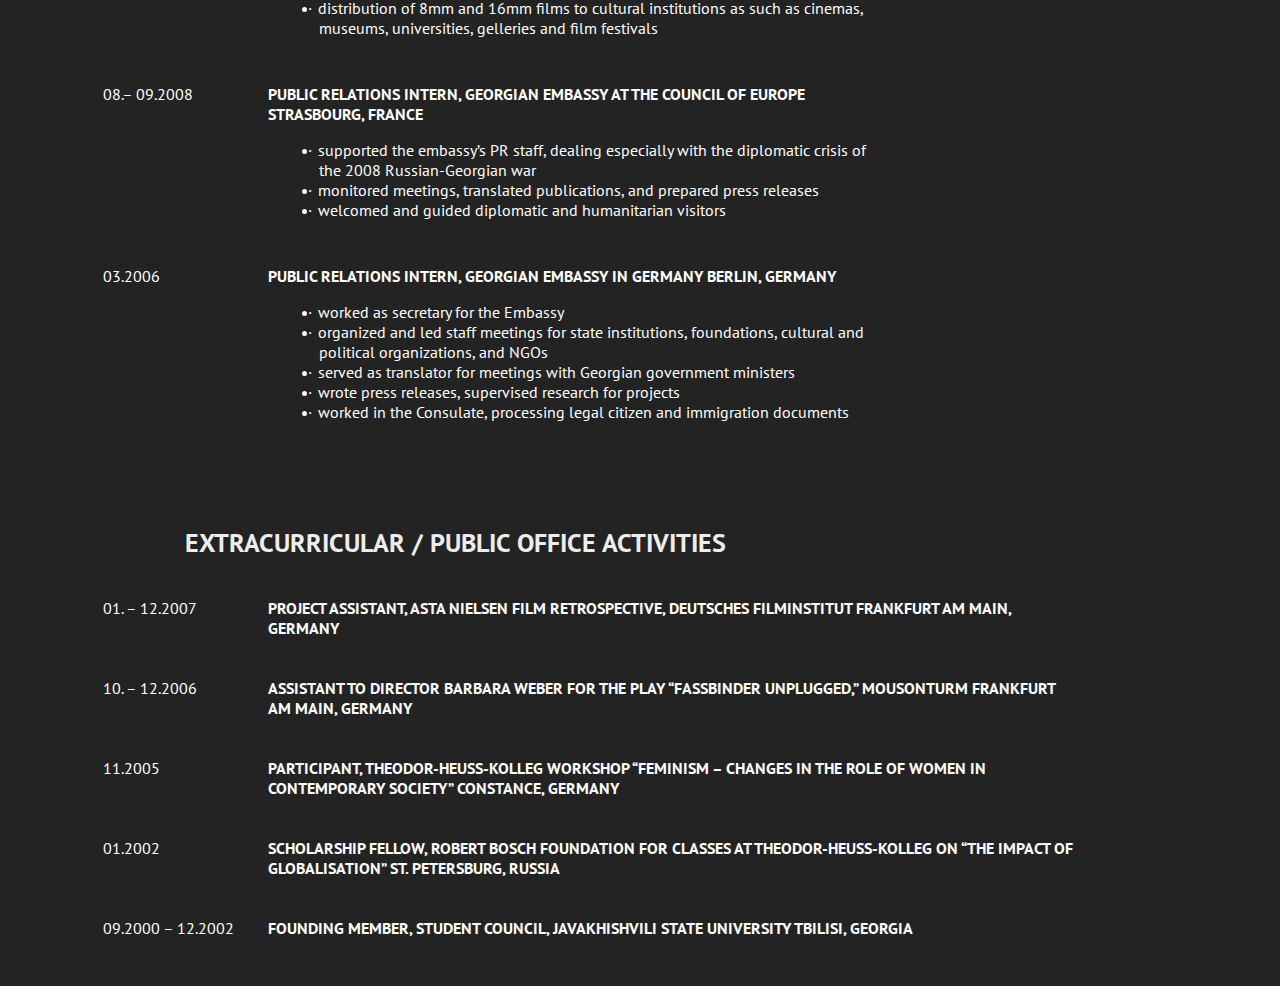
==== commit 2688be6f: "Update index.html" ====
--- a/index.html
+++ b/index.html
@@ -21,7 +21,7 @@
   <header>
     <div class="flex content-space-between">
       <div class="logo">
-        <a href="index.html">Natalia Kirtskhalia</a>
+        <a href="index.html">Nato Kirtskhalia</a>
       </div>
 
       <div class="navigation">
@@ -51,15 +51,33 @@
     </div>
   </header>
   <main>
-    <h1>Passionate multi-disciplinary Team Lead, Global experience specialising in Marketing but also in print and digital products as senior Account and Product Manager. Formal education in media, language and UX. </h1>
+    <h1>Passionate senior marketer and account director, with a focus on high-level strategic planning and interdisciplinary team leadership. International experience in digital products and campaigns, with full budget responsibilities, performance analytics and creative problem-solving. Formal education in media, language and UX.
+    </h1>
     <div class=" relative">
       <!-- <h2>experience</h2> -->
       <div class="flex container">
-
-
+        
         <div class="experience">
+ <div class="flex">
+            <div class="date">01.2022 - onwards</div>
+            <div>
+              <strong>Account Director, Merkle Germany GmbH
+                FRANKFURT AM MAIN, GERMANY</strong>
+               <p>
+                      <ul>
+                        <li>client: Siemens AG</li>
+                        <li>leading a marketing team of five campaign managers</li>
+                        <li>high-trust client facing</li>
+                        <li>full service budget management</li>
+                        <li>identifying growth opportunities</li>
+                        <li>subsequent roadmapping and planning</li>
+                      </ul>
+
+                    </p>
+            </div>
+          </div> 
           <div class="flex">
-            <div class="date">05.2021 - onwards</div>
+            <div class="date">05.2021 - 12.2021</div>
             <div>
               <strong>TEAM LEAD CAMPAIGN, Envy
                 FRANKFURT AM MAIN, GERMANY</strong>
@@ -69,7 +87,7 @@
                         <li>leading a marketing team of five campaign managers</li>
                         <li>strategic planning of performance marketing campaigns</li>
                         <li>overseeing budget</li>
-                        <li>establishing agile workflows</li>
+                        <li>establishing holistic and agile workflows</li>
                         <li>project troubleshooting, reporting and tracking</li>
                       </ul>
 
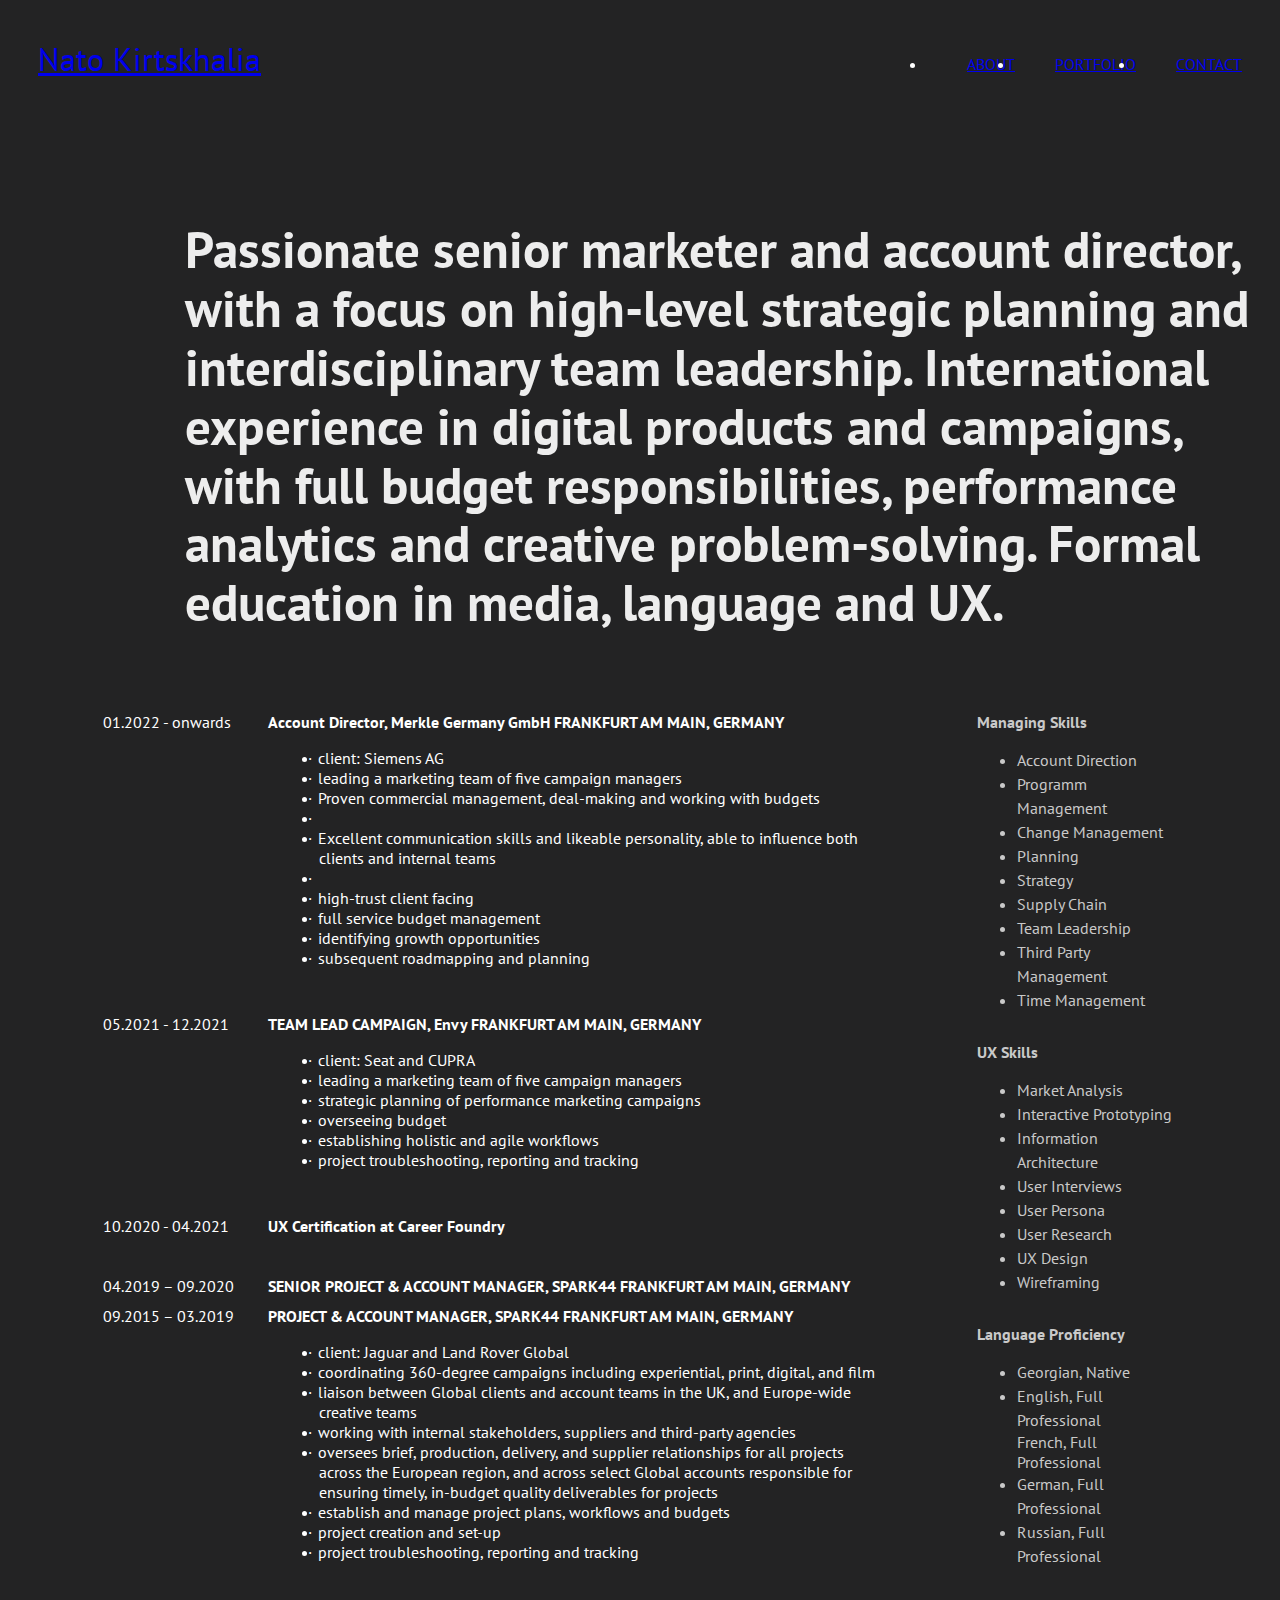
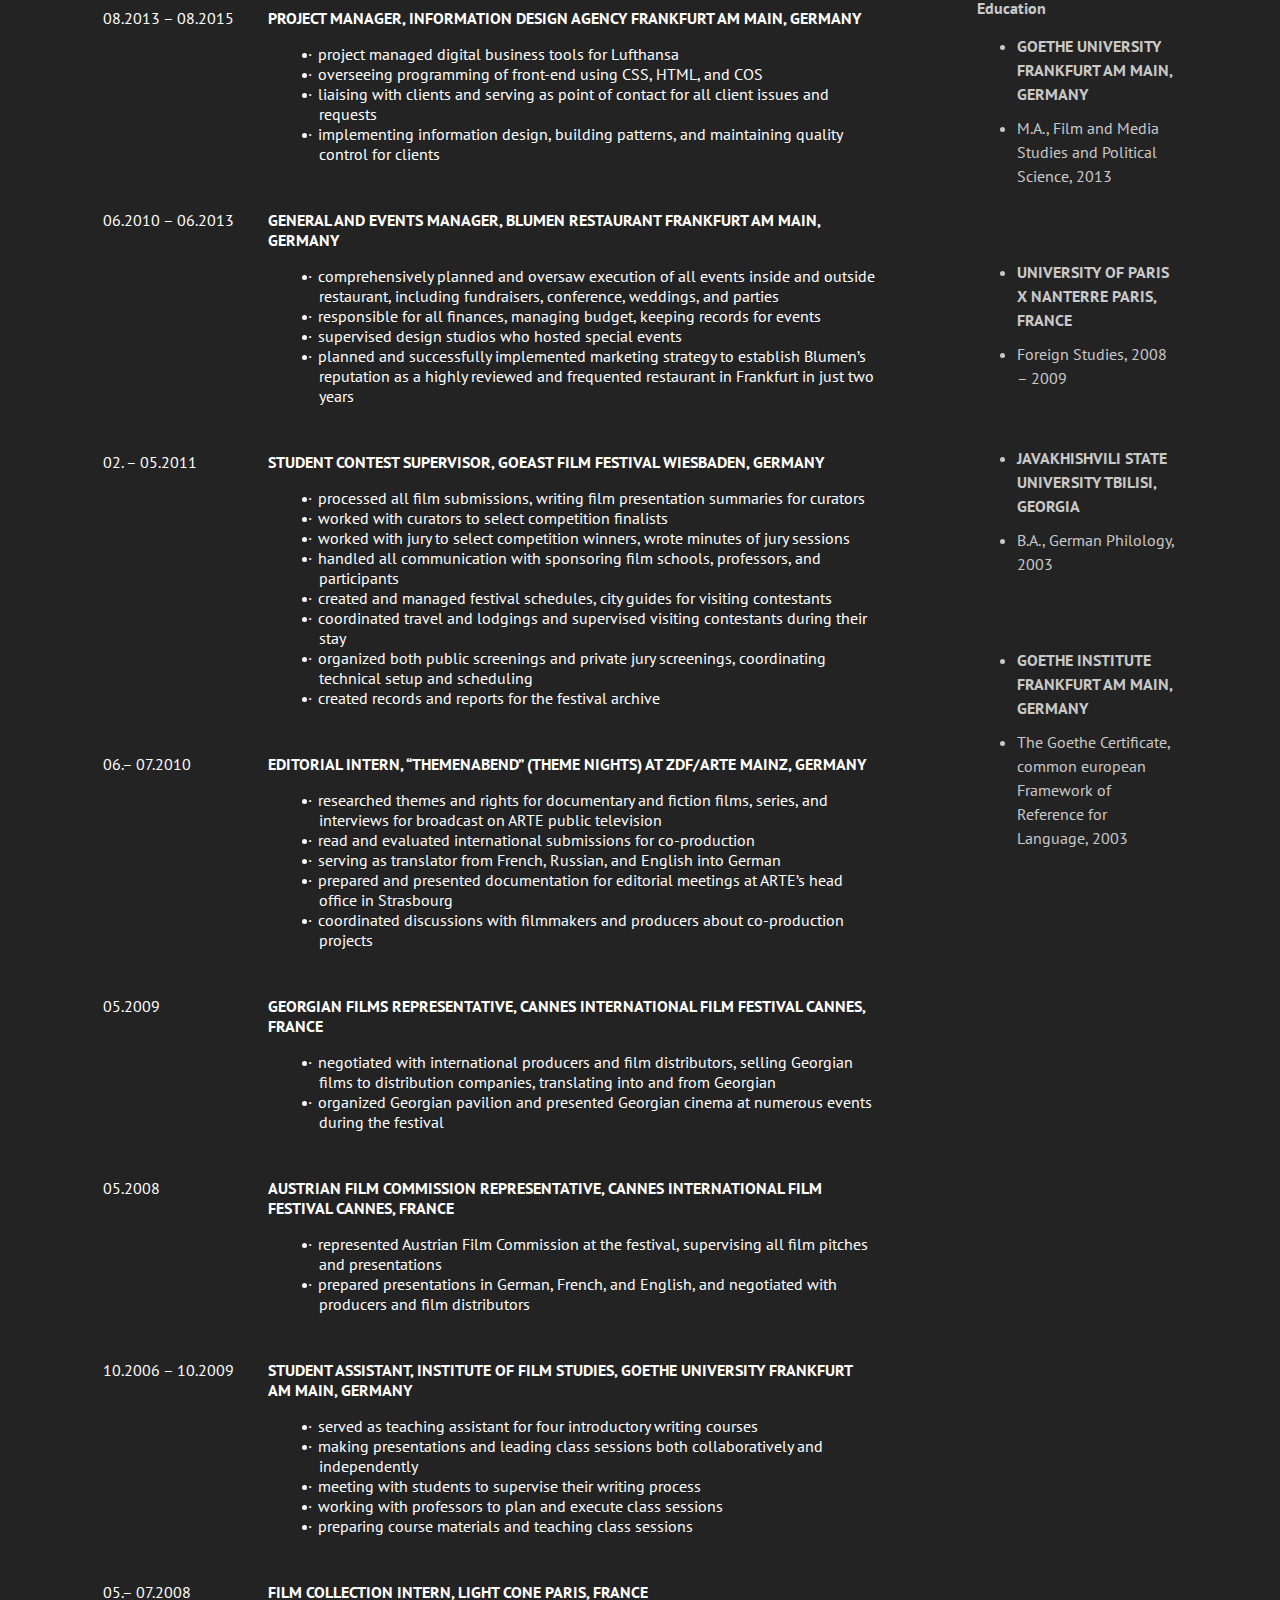
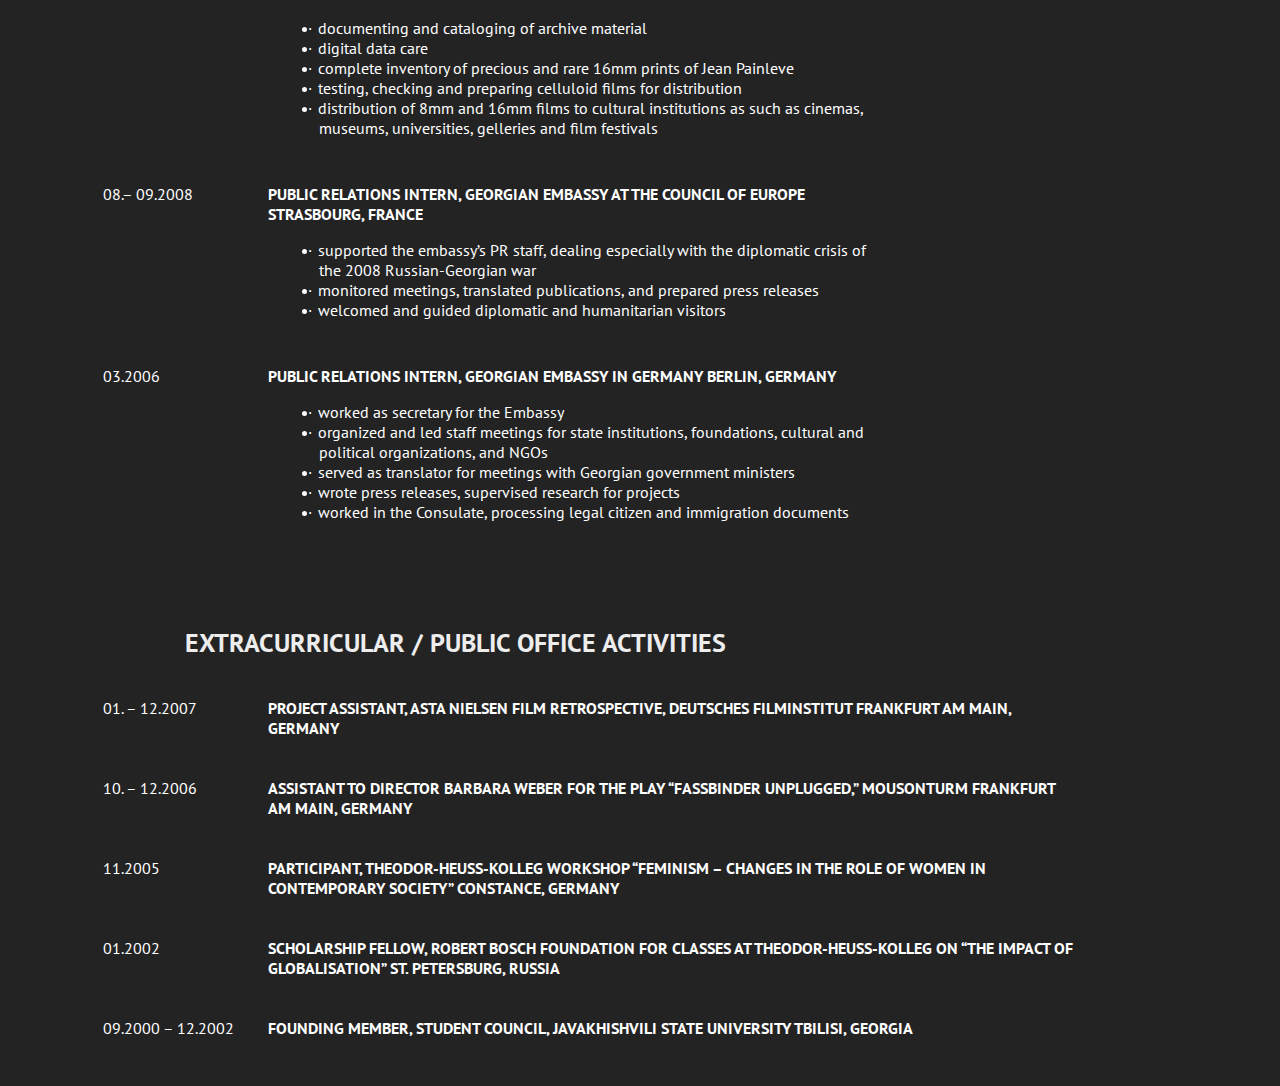
==== commit 68ee8b8f: "Update index.html" ====
--- a/index.html
+++ b/index.html
@@ -67,6 +67,12 @@
                       <ul>
                         <li>client: Siemens AG</li>
                         <li>leading a marketing team of five campaign managers</li>
+
+                        <li>Proven commercial management, deal-making and working with budgets<li>
+                        <li>Excellent communication skills and likeable personality, able to influence both clients and internal teams<li>
+                          
+                        
+                        
                         <li>high-trust client facing</li>
                         <li>full service budget management</li>
                         <li>identifying growth opportunities</li>
@@ -297,12 +303,13 @@
                             <div>
                               <strong>Managing Skills</strong>
                               <ul>
-                                <li>Account Management</li>
-                                <li>Project Management</li>
+                                <li>Account Direction</li>
+                                <li>Programm Management</li>
+                                <li>Change Management</li>
                                 <li>Planning</li>
                                 <li>Strategy</li>
                                 <li>Supply Chain</li>
-                                <li>Team Management</li>
+                                <li>Team Leadership</li>
                                 <li>Third Party Management</li>
                                 <li>Time Management</li
                                 </ul>
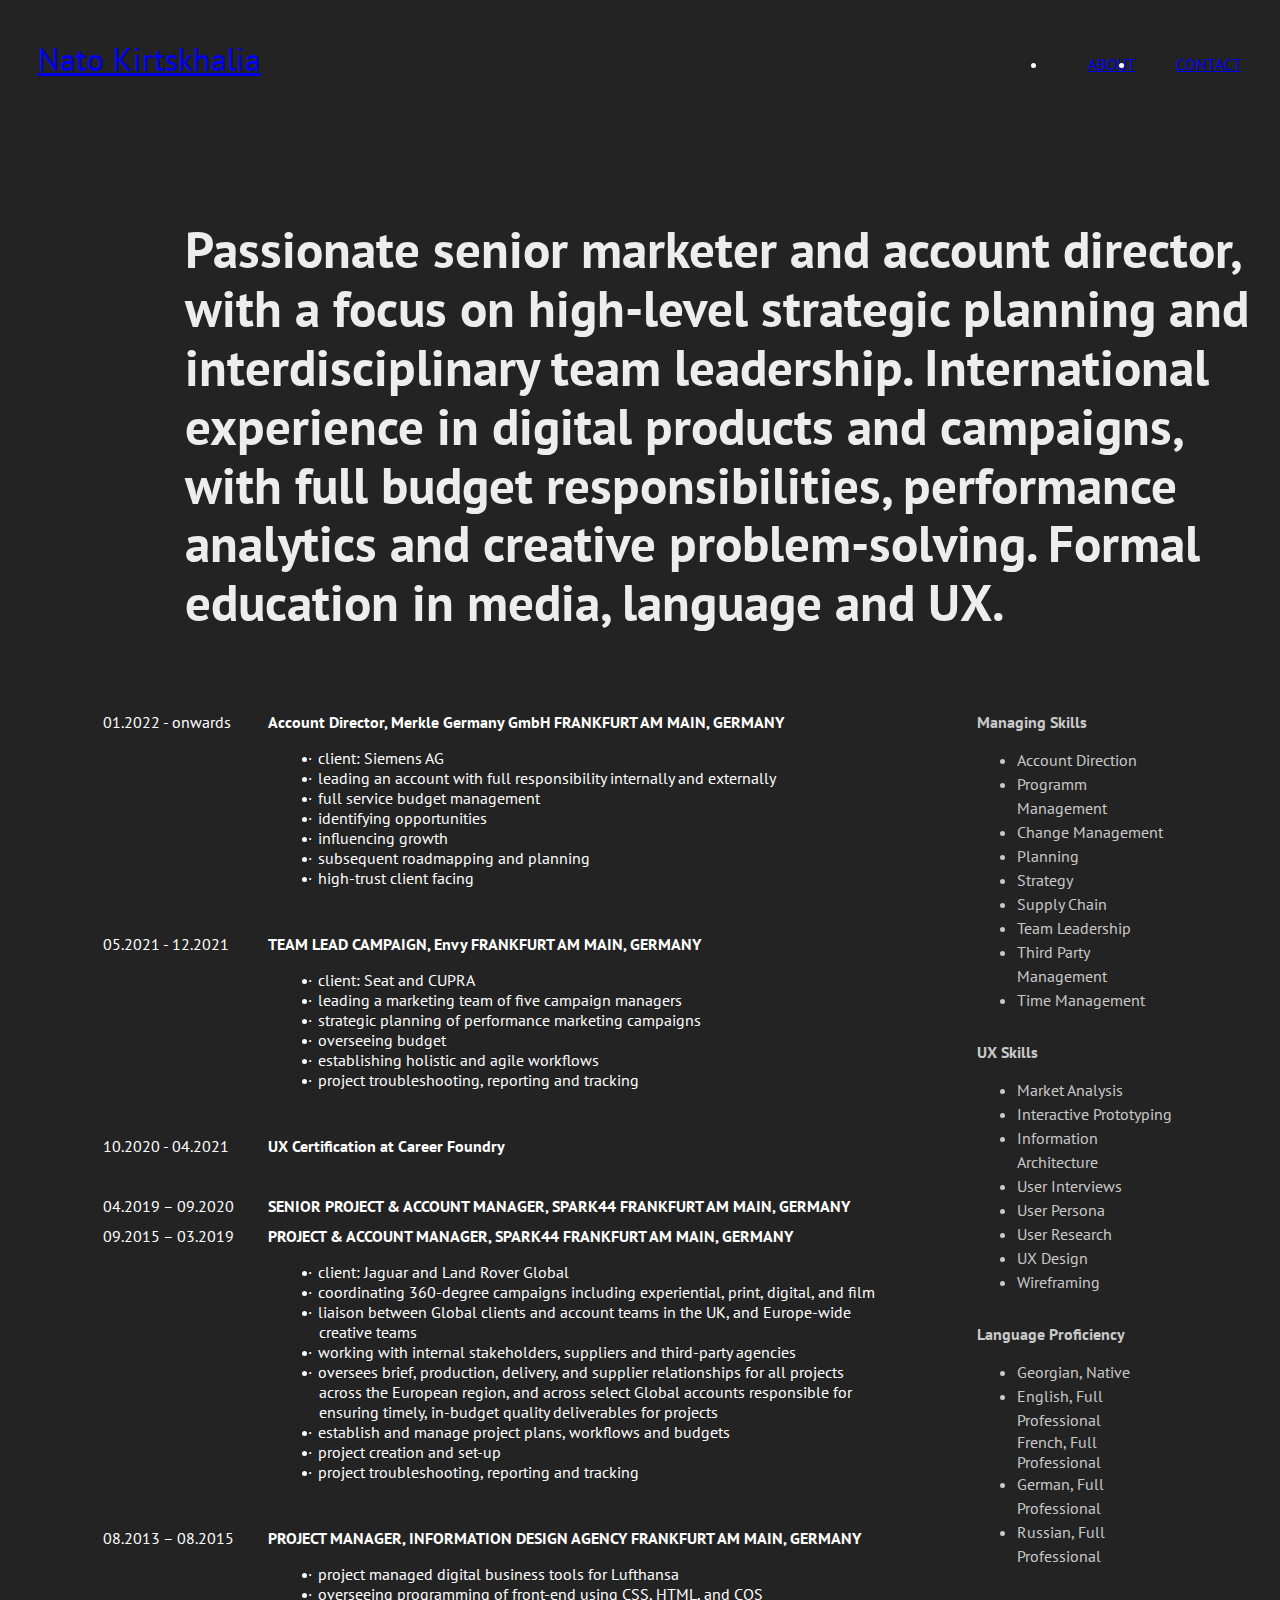
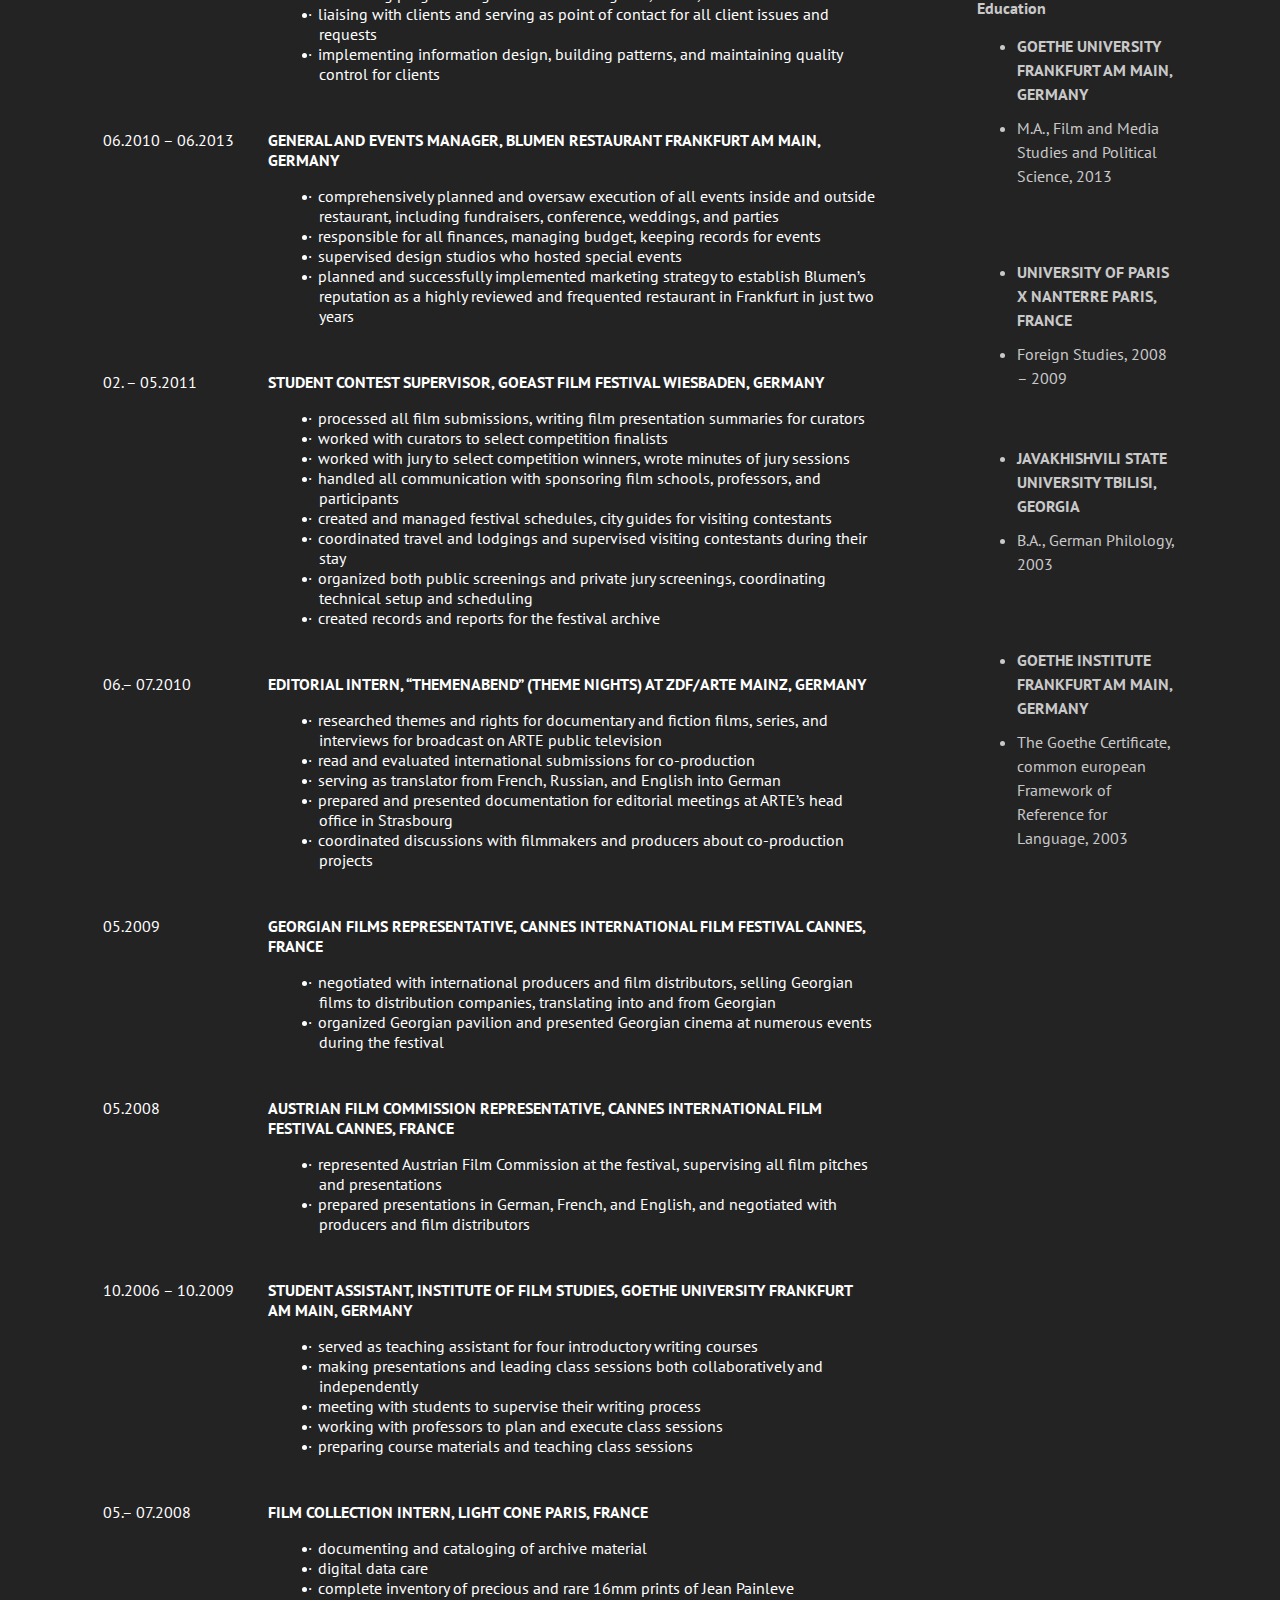
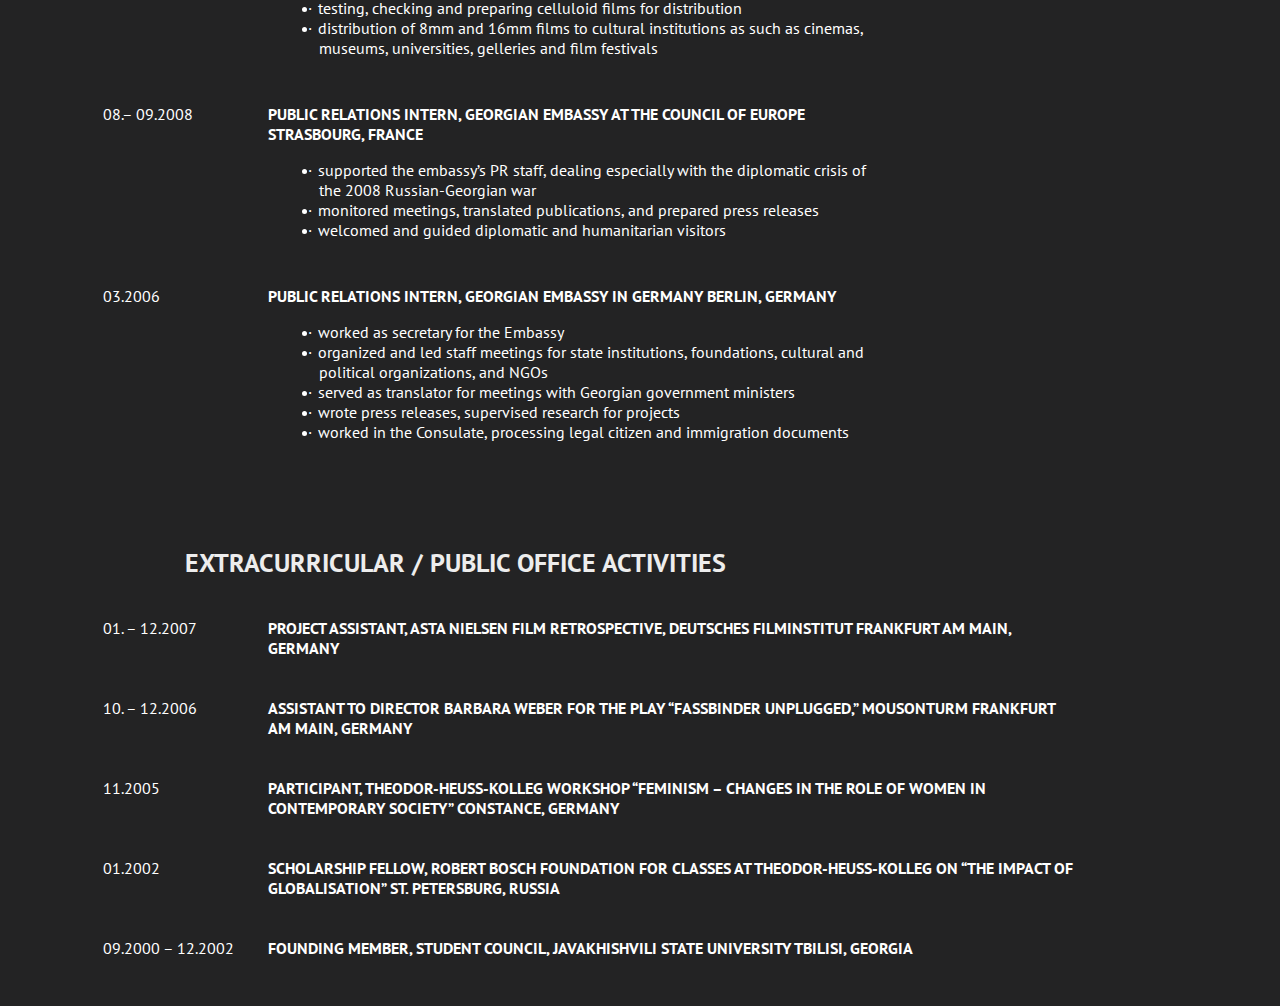
==== commit 8ed6a3ad: "Update index.html" ====
--- a/index.html
+++ b/index.html
@@ -36,9 +36,11 @@
             <li class="active">
               <a href="#">about</a>
             </li>
+            <!--
             <li>
               <a href="portfolio.html">portfolio</a>
             </li>
+            -->
             <li>
               <a href="contact.html">contact</a>
             </li>
@@ -66,17 +68,12 @@
                <p>
                       <ul>
                         <li>client: Siemens AG</li>
-                        <li>leading a marketing team of five campaign managers</li>
-
-                        <li>Proven commercial management, deal-making and working with budgets<li>
-                        <li>Excellent communication skills and likeable personality, able to influence both clients and internal teams<li>
-                          
-                        
-                        
+                        <li>leading an account with full responsibility internally and externally</li>
+                        <li>full service budget management</li>
+                        <li>identifying opportunities</li>
+                        <li>influencing growth</li>
+                        <li>subsequent roadmapping and planning</li>
                         <li>high-trust client facing</li>
-                        <li>full service budget management</li>
-                        <li>identifying growth opportunities</li>
-                        <li>subsequent roadmapping and planning</li>
                       </ul>
 
                     </p>
